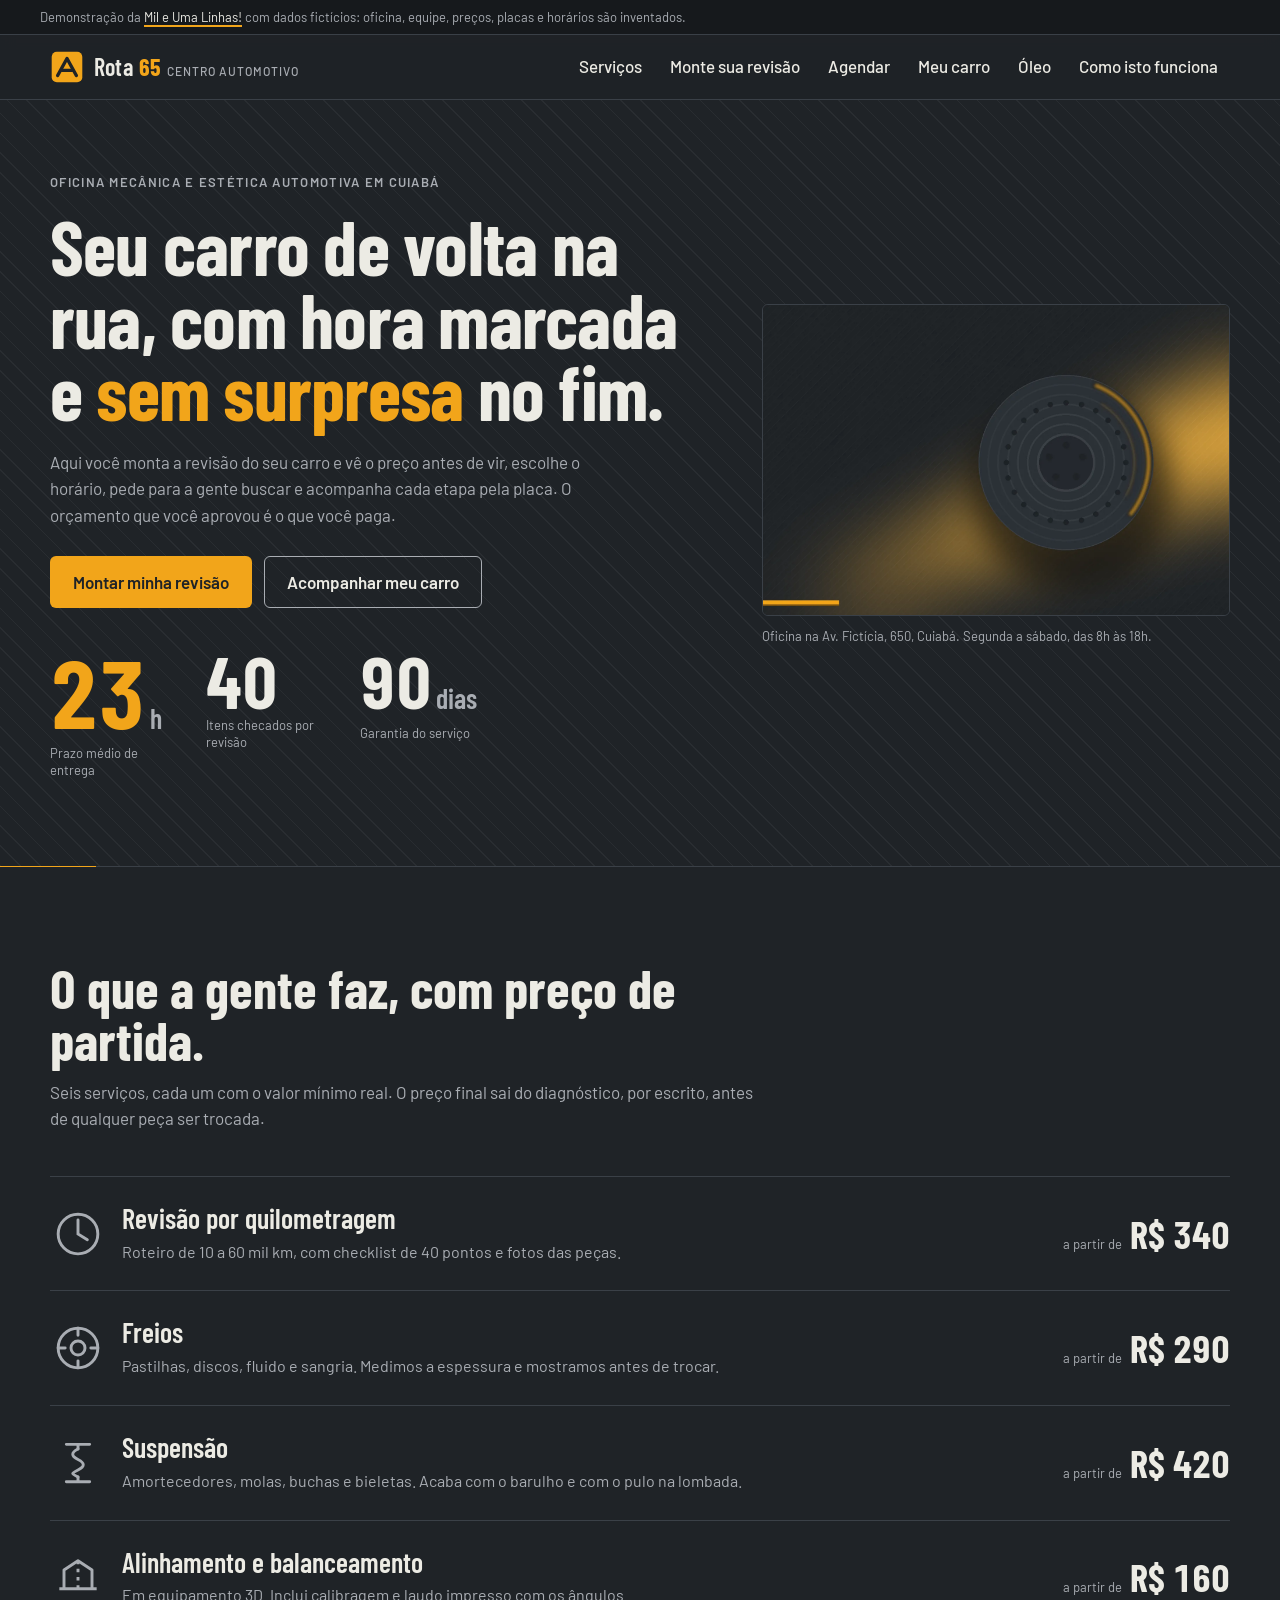
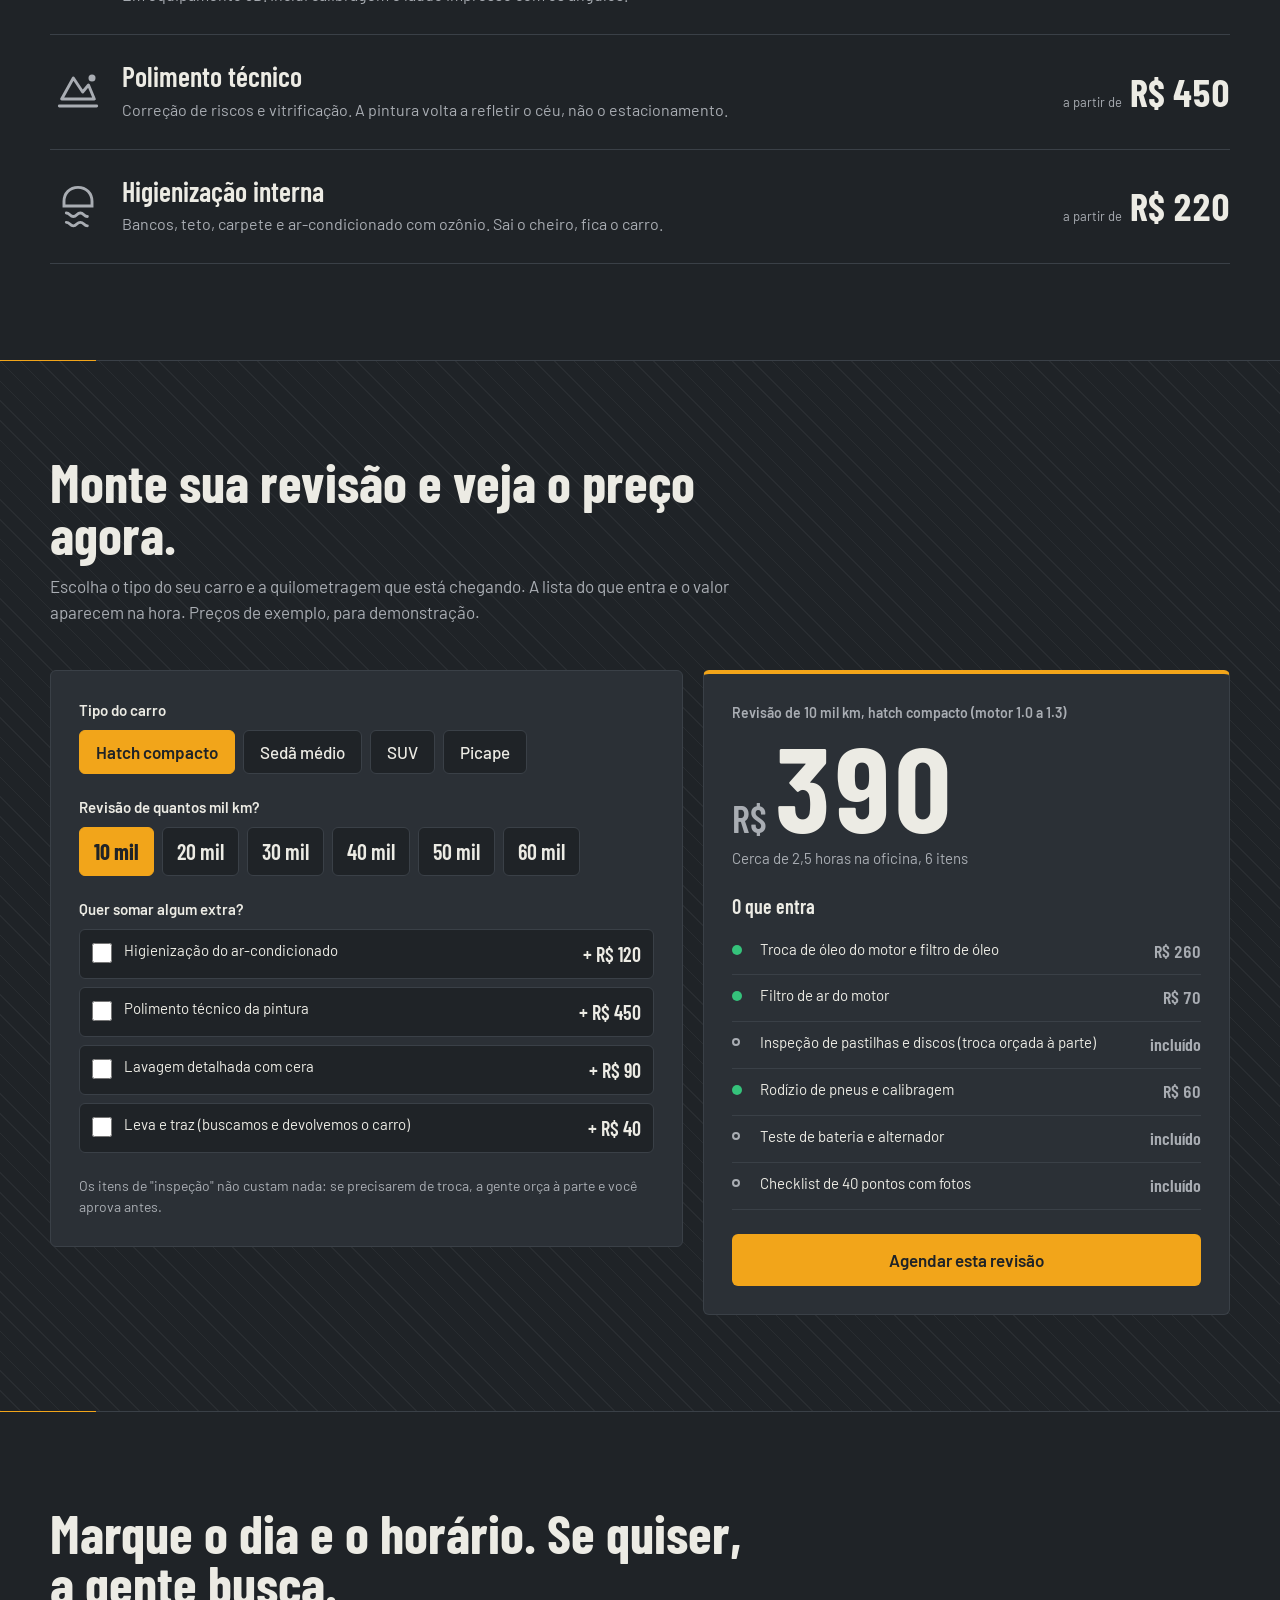
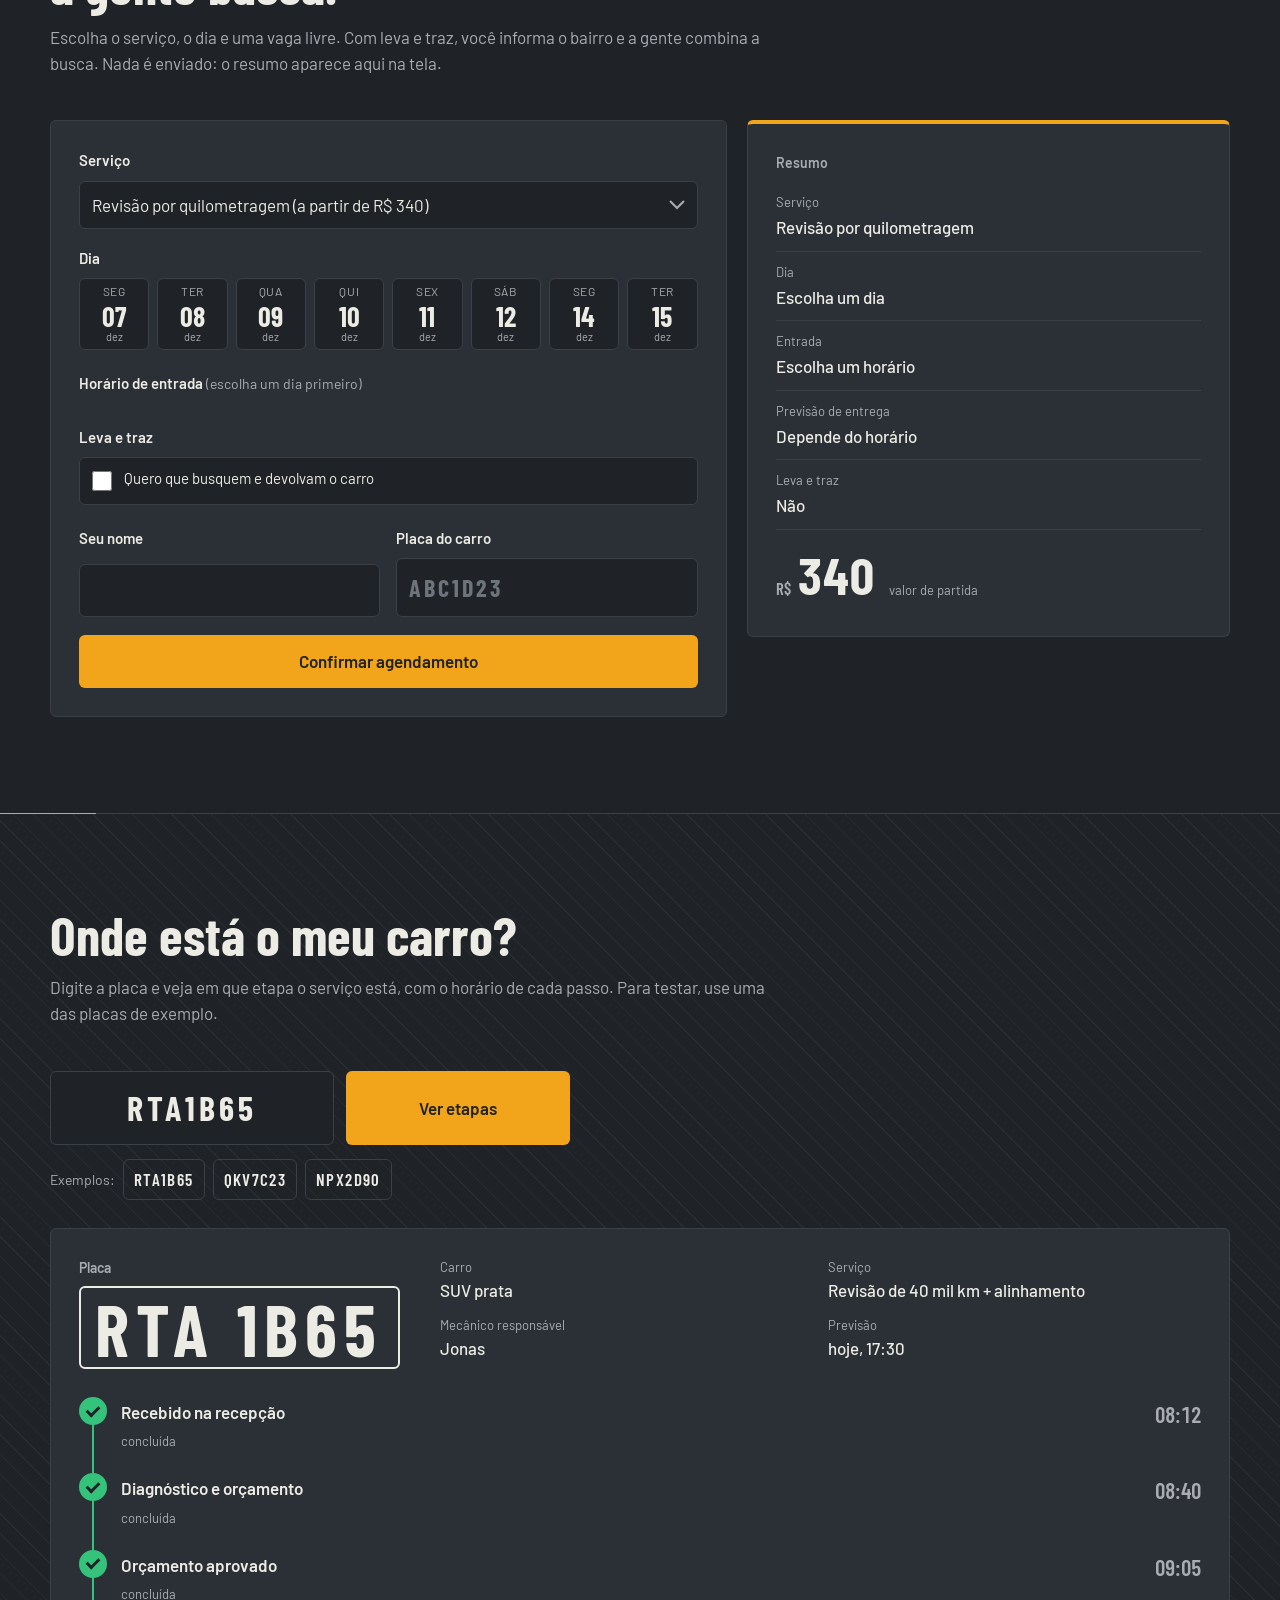
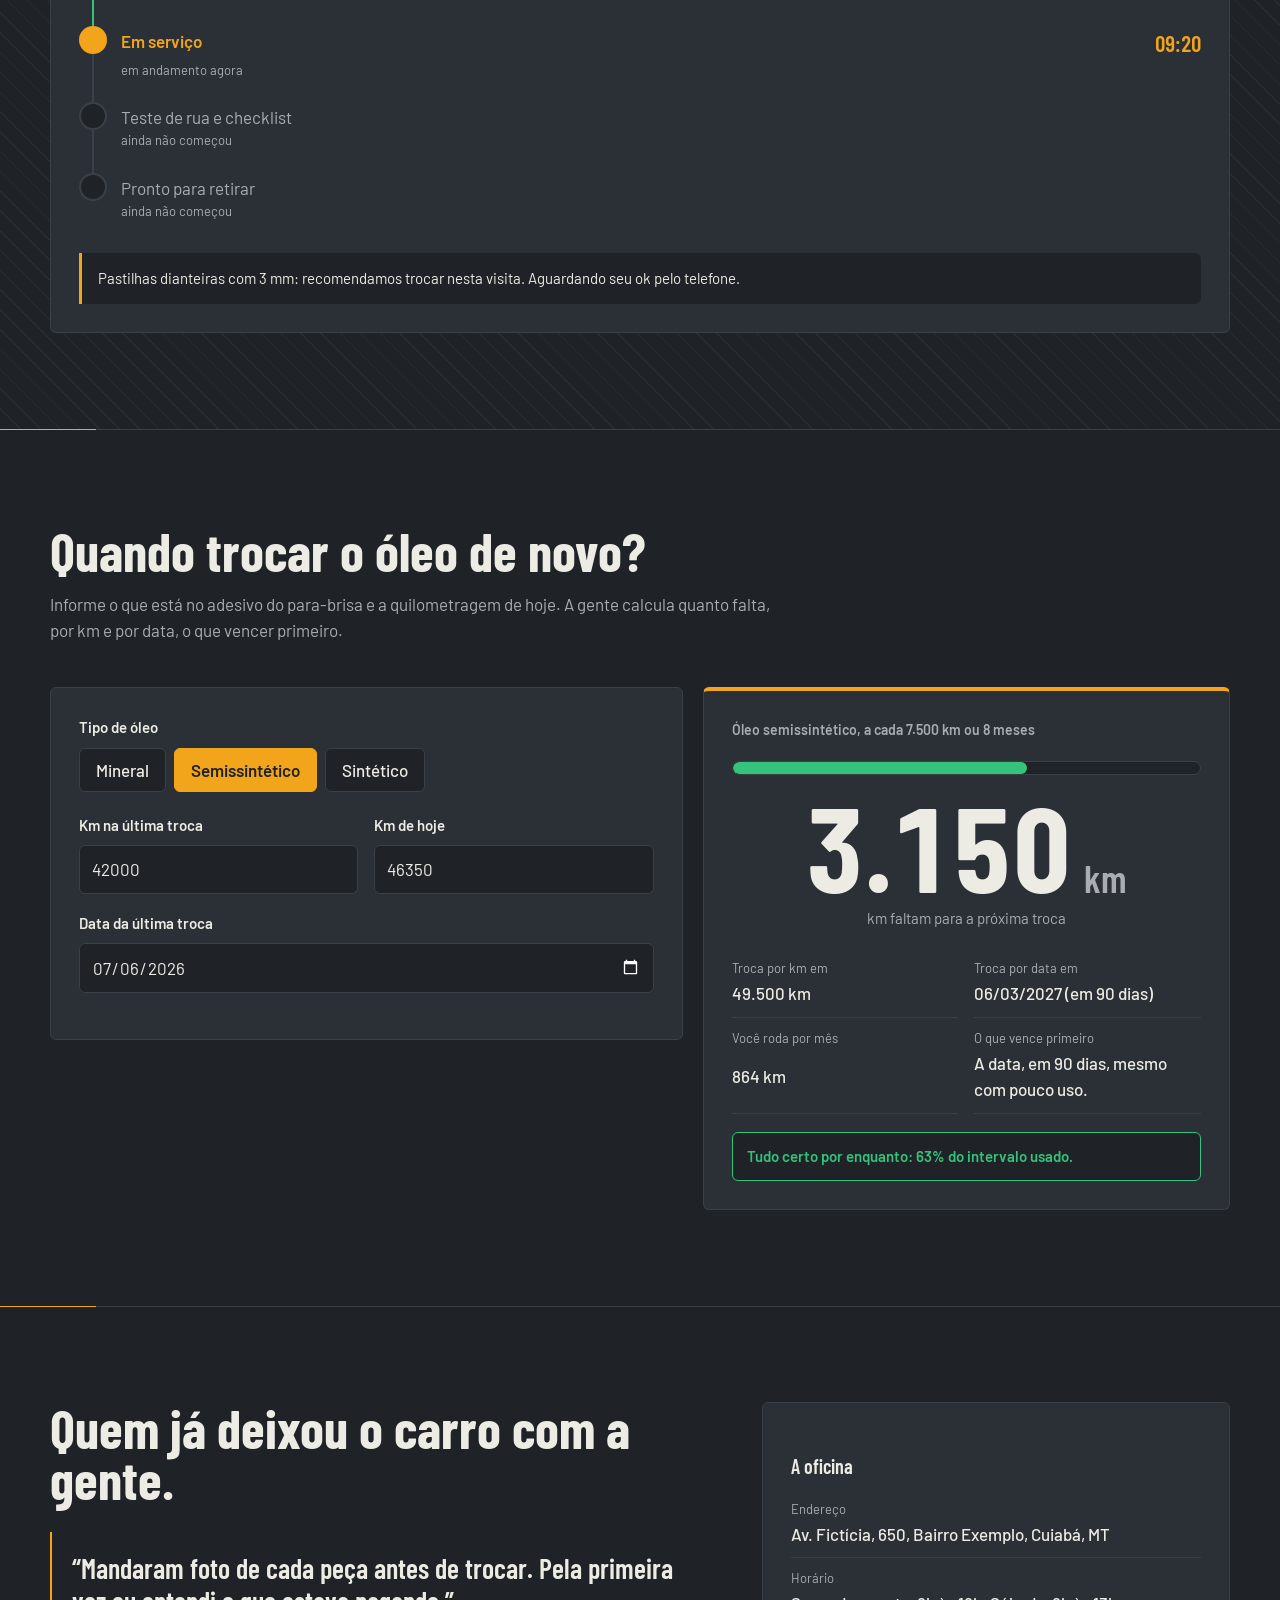
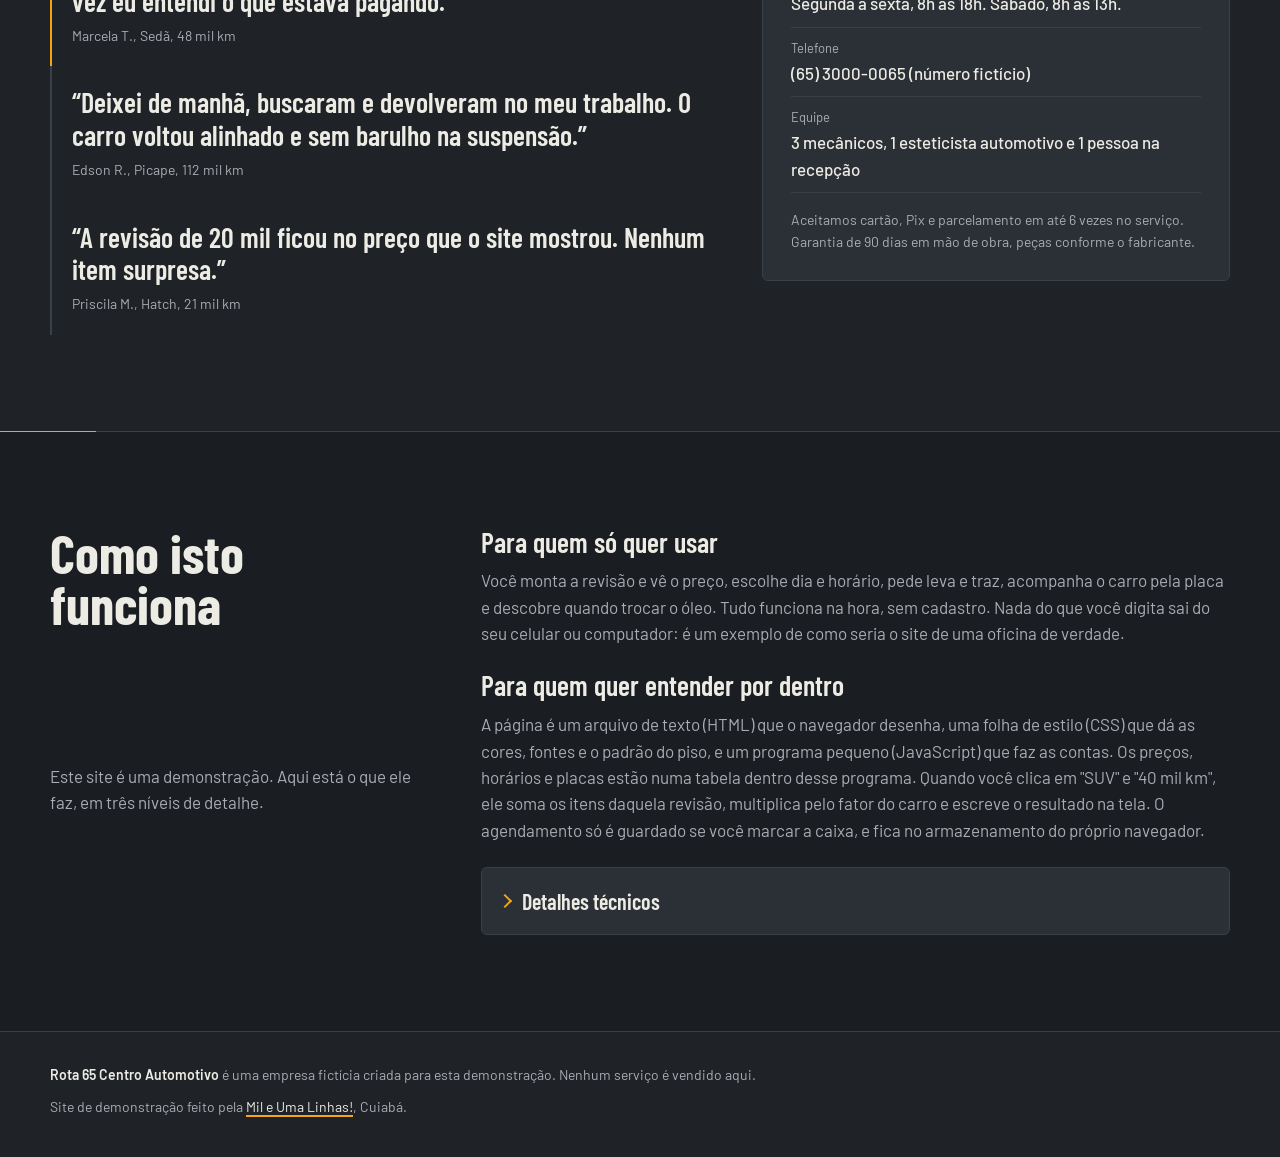
==== index.html @ 01064383 "Cria site vitrine Rota 65 (oficina fictícia) Site estático de demonstração de uma oficina mecânica e" ====
<!DOCTYPE html>
<html lang="pt-BR">
<head>
  <meta charset="utf-8">
  <meta name="viewport" content="width=device-width, initial-scale=1">
  <meta http-equiv="Content-Security-Policy" content="default-src 'self'; script-src 'self'; style-src 'self'; img-src 'self' data:; font-src 'self'; connect-src 'none'; object-src 'none'; base-uri 'self'; form-action 'none'">
  <title>Rota 65 Centro Automotivo | Seu carro de volta na rua, sem surpresa</title>
  <meta name="description" content="Site de demonstração de uma oficina mecânica e estética automotiva fictícia: montador de revisão por quilometragem com preço na hora, agendamento com leva e traz, acompanhamento do carro por placa e lembrete de troca de óleo. Feito pela Mil e Uma Linhas!.">
  <meta name="theme-color" content="#1F2327">
  <link rel="canonical" href="https://toshiro01001.github.io/automotivo/">
  <link rel="icon" href="favicon.svg" type="image/svg+xml">
  <link rel="preload" href="fonts/barlow-condensed-latin-700-normal.woff2" as="font" type="font/woff2" crossorigin>
  <link rel="preload" href="fonts/barlow-latin-400-normal.woff2" as="font" type="font/woff2" crossorigin>
  <link rel="stylesheet" href="css/estilo.css">
</head>
<body>
  <a class="pular" href="#conteudo">Pular para o conteúdo</a>

  <p class="faixa-demo">Demonstração da <a href="https://mileumalinhas.com.br">Mil e Uma Linhas!</a> com dados fictícios: oficina, equipe, preços, placas e horários são inventados.</p>

  <header class="topo">
    <div class="miolo topo-miolo">
      <a class="marca" href="#inicio" aria-label="Rota 65 Centro Automotivo, início">
        <svg class="marca-sinal" viewBox="0 0 40 40" aria-hidden="true" focusable="false">
          <rect x="2" y="2" width="36" height="36" rx="6" fill="#F2A51A"/>
          <path d="M9 30 L20 10 L31 30" stroke="#1F2327" stroke-width="4" fill="none" stroke-linejoin="round" stroke-linecap="round"/>
          <path d="M14 24 H26" stroke="#1F2327" stroke-width="4" stroke-linecap="round"/>
        </svg>
        <span class="marca-nome">Rota <strong>65</strong> <span class="marca-sub">Centro Automotivo</span></span>
      </a>
      <button class="menu-botao" id="menu-botao" type="button" aria-expanded="false" aria-controls="menu">
        <span class="menu-botao-traco" aria-hidden="true"></span>
        <span class="menu-botao-texto">Menu</span>
      </button>
      <nav class="menu" id="menu" aria-label="Seções do site">
        <ul>
          <li><a href="#servicos">Serviços</a></li>
          <li><a href="#revisao">Monte sua revisão</a></li>
          <li><a href="#agendar">Agendar</a></li>
          <li><a href="#acompanhar">Meu carro</a></li>
          <li><a href="#oleo">Óleo</a></li>
          <li><a href="#como-funciona">Como isto funciona</a></li>
        </ul>
      </nav>
    </div>
  </header>

  <main id="conteudo">

    <!-- ABERTURA -->
    <section class="hero piso" id="inicio" aria-labelledby="hero-titulo">
      <div class="miolo hero-grade">
        <div class="hero-texto">
          <p class="hero-chapeu">Oficina mecânica e estética automotiva em Cuiabá</p>
          <h1 id="hero-titulo">Seu carro de volta na rua, com hora marcada e <span class="ambar">sem surpresa</span> no fim.</h1>
          <p class="hero-apoio">Aqui você monta a revisão do seu carro e vê o preço antes de vir, escolhe o horário, pede para a gente buscar e acompanha cada etapa pela placa. O orçamento que você aprovou é o que você paga.</p>
          <div class="hero-acoes">
            <a class="botao botao-principal" href="#revisao">Montar minha revisão</a>
            <a class="botao botao-secundario" href="#acompanhar">Acompanhar meu carro</a>
          </div>
          <dl class="hero-fatos">
            <div><dt>Prazo médio de entrega</dt><dd><span class="num-grande" id="contador" data-alvo="24">0</span><span class="num-unidade">h</span></dd></div>
            <div><dt>Itens checados por revisão</dt><dd><span class="num-medio">40</span></dd></div>
            <div><dt>Garantia do serviço</dt><dd><span class="num-medio">90</span><span class="num-unidade">dias</span></dd></div>
          </dl>
        </div>
        <figure class="hero-figura">
          <img class="hero-foto" src="img/hero.webp" width="1600" height="1067" alt="Disco de freio sobre o piso grafite da oficina, iluminado por uma luz âmbar vinda da direita" fetchpriority="high">
          <figcaption>Oficina na Av. Fictícia, 650, Cuiabá. Segunda a sábado, das 8h às 18h.</figcaption>
        </figure>
      </div>
    </section>

    <!-- SERVIÇOS -->
    <section class="secao" id="servicos" aria-labelledby="servicos-titulo">
      <div class="miolo">
        <div class="secao-cabeca">
          <h2 id="servicos-titulo">O que a gente faz, com preço de partida.</h2>
          <p>Seis serviços, cada um com o valor mínimo real. O preço final sai do diagnóstico, por escrito, antes de qualquer peça ser trocada.</p>
        </div>
        <ul class="quadro" id="quadro-servicos">
          <li class="quadro-item">
            <svg class="quadro-icone" viewBox="0 0 48 48" aria-hidden="true" focusable="false"><circle cx="24" cy="24" r="17" fill="none" stroke="currentColor" stroke-width="2.5"/><path d="M24 12v12l8 5" fill="none" stroke="currentColor" stroke-width="2.5" stroke-linecap="round"/></svg>
            <div class="quadro-texto"><h3>Revisão por quilometragem</h3><p>Roteiro de 10 a 60 mil km, com checklist de 40 pontos e fotos das peças.</p></div>
            <p class="quadro-preco"><span class="quadro-desde">a partir de</span> <strong>R$ 340</strong></p>
          </li>
          <li class="quadro-item">
            <svg class="quadro-icone" viewBox="0 0 48 48" aria-hidden="true" focusable="false"><circle cx="24" cy="24" r="17" fill="none" stroke="currentColor" stroke-width="2.5"/><circle cx="24" cy="24" r="6" fill="none" stroke="currentColor" stroke-width="2.5"/><path d="M24 7v6M24 35v6M7 24h6M35 24h6" stroke="currentColor" stroke-width="2.5" stroke-linecap="round"/></svg>
            <div class="quadro-texto"><h3>Freios</h3><p>Pastilhas, discos, fluido e sangria. Medimos a espessura e mostramos antes de trocar.</p></div>
            <p class="quadro-preco"><span class="quadro-desde">a partir de</span> <strong>R$ 290</strong></p>
          </li>
          <li class="quadro-item">
            <svg class="quadro-icone" viewBox="0 0 48 48" aria-hidden="true" focusable="false"><path d="M14 8h20M14 40h20M24 8v4M24 36v4" stroke="currentColor" stroke-width="2.5" stroke-linecap="round"/><path d="M24 12c-6 3-6 6 0 9s6 6 0 9-6 3 0 6" fill="none" stroke="currentColor" stroke-width="2.5" stroke-linecap="round"/></svg>
            <div class="quadro-texto"><h3>Suspensão</h3><p>Amortecedores, molas, buchas e bieletas. Acaba com o barulho e com o pulo na lombada.</p></div>
            <p class="quadro-preco"><span class="quadro-desde">a partir de</span> <strong>R$ 420</strong></p>
          </li>
          <li class="quadro-item">
            <svg class="quadro-icone" viewBox="0 0 48 48" aria-hidden="true" focusable="false"><path d="M8 34h32M12 34V18l12-8 12 8v16" fill="none" stroke="currentColor" stroke-width="2.5" stroke-linejoin="round"/><path d="M24 10v24" stroke="currentColor" stroke-width="2.5" stroke-dasharray="3 4"/></svg>
            <div class="quadro-texto"><h3>Alinhamento e balanceamento</h3><p>Em equipamento 3D. Inclui calibragem e laudo impresso com os ângulos.</p></div>
            <p class="quadro-preco"><span class="quadro-desde">a partir de</span> <strong>R$ 160</strong></p>
          </li>
          <li class="quadro-item">
            <svg class="quadro-icone" viewBox="0 0 48 48" aria-hidden="true" focusable="false"><path d="M10 30l10-18 8 12 5-6 5 12z" fill="none" stroke="currentColor" stroke-width="2.5" stroke-linejoin="round"/><path d="M8 36h32" stroke="currentColor" stroke-width="2.5" stroke-linecap="round"/><circle cx="36" cy="12" r="3" fill="currentColor"/></svg>
            <div class="quadro-texto"><h3>Polimento técnico</h3><p>Correção de riscos e vitrificação. A pintura volta a refletir o céu, não o estacionamento.</p></div>
            <p class="quadro-preco"><span class="quadro-desde">a partir de</span> <strong>R$ 450</strong></p>
          </li>
          <li class="quadro-item">
            <svg class="quadro-icone" viewBox="0 0 48 48" aria-hidden="true" focusable="false"><path d="M12 20c0-7 5-12 12-12s12 5 12 12v4H12z" fill="none" stroke="currentColor" stroke-width="2.5"/><path d="M14 30c3 0 3 3 6 3s3-3 6-3 3 3 6 3M14 38c3 0 3 3 6 3s3-3 6-3 3 3 6 3" fill="none" stroke="currentColor" stroke-width="2.5" stroke-linecap="round"/></svg>
            <div class="quadro-texto"><h3>Higienização interna</h3><p>Bancos, teto, carpete e ar-condicionado com ozônio. Sai o cheiro, fica o carro.</p></div>
            <p class="quadro-preco"><span class="quadro-desde">a partir de</span> <strong>R$ 220</strong></p>
          </li>
        </ul>
      </div>
    </section>

    <!-- FUNÇÃO 1: MONTADOR DE REVISÃO -->
    <section class="secao piso" id="revisao" aria-labelledby="revisao-titulo">
      <div class="miolo">
        <div class="secao-cabeca">
          <h2 id="revisao-titulo">Monte sua revisão e veja o preço agora.</h2>
          <p>Escolha o tipo do seu carro e a quilometragem que está chegando. A lista do que entra e o valor aparecem na hora. Preços de exemplo, para demonstração.</p>
        </div>
        <div class="revisao-grade">
          <form class="painel revisao-form" id="revisao-form" aria-describedby="revisao-nota">
            <fieldset class="campo-grupo">
              <legend>Tipo do carro</legend>
              <div class="chips" id="revisao-categorias"></div>
            </fieldset>
            <fieldset class="campo-grupo">
              <legend>Revisão de quantos mil km?</legend>
              <div class="chips chips-km" id="revisao-kms"></div>
            </fieldset>
            <fieldset class="campo-grupo">
              <legend>Quer somar algum extra?</legend>
              <div class="caixas" id="revisao-extras"></div>
            </fieldset>
            <p class="nota" id="revisao-nota">Os itens de "inspeção" não custam nada: se precisarem de troca, a gente orça à parte e você aprova antes.</p>
          </form>
          <div class="painel painel-resultado revisao-resultado" aria-live="polite">
            <p class="resultado-rotulo" id="revisao-rotulo">Revisão de 10 mil km, hatch compacto</p>
            <p class="preco-gigante"><span class="preco-moeda">R$</span><span id="revisao-preco">0</span></p>
            <p class="resultado-sub" id="revisao-tempo">Cerca de 3 horas na oficina</p>
            <h3 class="resultado-titulo">O que entra</h3>
            <ul class="lista-itens" id="revisao-itens"></ul>
            <a class="botao botao-principal botao-largo" href="#agendar" id="revisao-agendar">Agendar esta revisão</a>
          </div>
        </div>
      </div>
    </section>

    <!-- FUNÇÃO 2: AGENDAMENTO -->
    <section class="secao" id="agendar" aria-labelledby="agendar-titulo">
      <div class="miolo">
        <div class="secao-cabeca">
          <h2 id="agendar-titulo">Marque o dia e o horário. Se quiser, a gente busca.</h2>
          <p>Escolha o serviço, o dia e uma vaga livre. Com leva e traz, você informa o bairro e a gente combina a busca. Nada é enviado: o resumo aparece aqui na tela.</p>
        </div>
        <form class="agendar-grade" id="agendar-form" novalidate>
          <div class="painel agendar-passos">
            <div class="campo">
              <label for="ag-servico">Serviço</label>
              <select id="ag-servico" name="servico" required></select>
            </div>
            <fieldset class="campo-grupo">
              <legend>Dia</legend>
              <div class="dias" id="ag-dias" role="radiogroup" aria-label="Dias disponíveis"></div>
            </fieldset>
            <fieldset class="campo-grupo">
              <legend>Horário de entrada <span class="legenda-apoio" id="ag-horarios-apoio"></span></legend>
              <div class="horarios" id="ag-horarios"></div>
            </fieldset>
            <fieldset class="campo-grupo">
              <legend>Leva e traz</legend>
              <label class="caixa">
                <input type="checkbox" id="ag-leva" name="leva">
                <span>Quero que busquem e devolvam o carro</span>
              </label>
              <div class="campo campo-recuado" id="ag-bairro-campo" hidden>
                <label for="ag-bairro">Bairro para buscar</label>
                <select id="ag-bairro" name="bairro"></select>
              </div>
            </fieldset>
            <div class="campo-linha">
              <div class="campo">
                <label for="ag-nome">Seu nome</label>
                <input type="text" id="ag-nome" name="nome" autocomplete="name" required minlength="2" maxlength="60">
              </div>
              <div class="campo">
                <label for="ag-placa">Placa do carro</label>
                <input type="text" id="ag-placa" name="placa" class="placa-campo" autocomplete="off" required maxlength="7" placeholder="ABC1D23" spellcheck="false">
              </div>
            </div>
            <p class="erro" id="ag-erro" role="alert" hidden></p>
            <button class="botao botao-principal botao-largo" type="submit">Confirmar agendamento</button>
          </div>
          <aside class="painel painel-resultado agendar-resumo" aria-live="polite">
            <p class="resultado-rotulo">Resumo</p>
            <dl class="resumo" id="ag-resumo">
              <div><dt>Serviço</dt><dd id="res-servico">Revisão por quilometragem</dd></div>
              <div><dt>Dia</dt><dd id="res-dia">Escolha um dia</dd></div>
              <div><dt>Entrada</dt><dd id="res-hora">Escolha um horário</dd></div>
              <div><dt>Previsão de entrega</dt><dd id="res-entrega">Depende do horário</dd></div>
              <div><dt>Leva e traz</dt><dd id="res-leva">Não</dd></div>
            </dl>
            <p class="preco-medio"><span class="preco-moeda">R$</span><span id="res-total">340</span><span class="preco-nota">valor de partida</span></p>
            <div class="confirmado" id="ag-confirmado" hidden>
              <p class="confirmado-titulo"><span class="confirmado-sinal" aria-hidden="true"></span>Agendado (simulação)</p>
              <p id="ag-confirmado-texto"></p>
              <label class="caixa caixa-pequena">
                <input type="checkbox" id="ag-guardar">
                <span>Guardar este agendamento neste navegador. Fica só aqui, ninguém recebe. Não marque em computador compartilhado.</span>
              </label>
            </div>
            <div class="guardados" id="ag-guardados" hidden>
              <h3 class="resultado-titulo">Agendamentos guardados aqui</h3>
              <ul id="ag-guardados-lista"></ul>
              <button class="botao botao-texto" type="button" id="ag-apagar">Apagar todos</button>
            </div>
          </aside>
        </form>
      </div>
    </section>

    <!-- FUNÇÃO 3: ACOMPANHAMENTO POR PLACA -->
    <section class="secao piso" id="acompanhar" aria-labelledby="acompanhar-titulo">
      <div class="miolo">
        <div class="secao-cabeca">
          <h2 id="acompanhar-titulo">Onde está o meu carro?</h2>
          <p>Digite a placa e veja em que etapa o serviço está, com o horário de cada passo. Para testar, use uma das placas de exemplo.</p>
        </div>
        <form class="busca-placa" id="placa-form" novalidate>
          <label for="placa-campo" class="rotulo-oculto">Placa do carro</label>
          <input type="text" id="placa-campo" class="placa-campo placa-grande" maxlength="7" placeholder="ABC1D23" autocomplete="off" spellcheck="false" aria-describedby="placa-exemplos">
          <button class="botao botao-principal" type="submit">Ver etapas</button>
        </form>
        <p class="exemplos" id="placa-exemplos">Exemplos: <button type="button" class="chip-exemplo" data-placa="RTA1B65">RTA1B65</button> <button type="button" class="chip-exemplo" data-placa="QKV7C23">QKV7C23</button> <button type="button" class="chip-exemplo" data-placa="NPX2D90">NPX2D90</button></p>
        <div class="painel acompanhar-painel" id="acompanhar-painel" aria-live="polite" hidden>
          <div class="acompanhar-cabeca">
            <div>
              <p class="resultado-rotulo">Placa</p>
              <p class="placa-mostrada" id="ac-placa"></p>
            </div>
            <dl class="acompanhar-dados">
              <div><dt>Carro</dt><dd id="ac-carro"></dd></div>
              <div><dt>Serviço</dt><dd id="ac-servico"></dd></div>
              <div><dt>Mecânico responsável</dt><dd id="ac-mecanico"></dd></div>
              <div><dt>Previsão</dt><dd id="ac-previsao"></dd></div>
            </dl>
          </div>
          <ol class="etapas" id="ac-etapas"></ol>
          <p class="observacao" id="ac-obs"></p>
        </div>
        <p class="erro" id="placa-erro" role="alert" hidden></p>
      </div>
    </section>

    <!-- FUNÇÃO 4: LEMBRETE DE ÓLEO -->
    <section class="secao" id="oleo" aria-labelledby="oleo-titulo">
      <div class="miolo">
        <div class="secao-cabeca">
          <h2 id="oleo-titulo">Quando trocar o óleo de novo?</h2>
          <p>Informe o que está no adesivo do para-brisa e a quilometragem de hoje. A gente calcula quanto falta, por km e por data, o que vencer primeiro.</p>
        </div>
        <form class="oleo-grade" id="oleo-form" novalidate>
          <div class="painel oleo-form">
            <fieldset class="campo-grupo">
              <legend>Tipo de óleo</legend>
              <div class="chips" id="oleo-tipos"></div>
            </fieldset>
            <div class="campo-linha">
              <div class="campo">
                <label for="oleo-km-troca">Km na última troca</label>
                <input type="number" id="oleo-km-troca" inputmode="numeric" min="0" max="999999" step="1" value="42000">
              </div>
              <div class="campo">
                <label for="oleo-km-atual">Km de hoje</label>
                <input type="number" id="oleo-km-atual" inputmode="numeric" min="0" max="999999" step="1" value="46350">
              </div>
            </div>
            <div class="campo">
              <label for="oleo-data">Data da última troca</label>
              <input type="date" id="oleo-data">
            </div>
            <p class="erro" id="oleo-erro" role="alert" hidden></p>
          </div>
          <div class="painel painel-resultado oleo-resultado" aria-live="polite">
            <p class="resultado-rotulo" id="oleo-rotulo">Óleo semissintético, a cada 7.500 km ou 8 meses</p>
            <div class="mostrador" role="img" aria-labelledby="oleo-faltam">
              <div class="mostrador-barra"><div class="mostrador-preenchido" id="oleo-barra"></div></div>
            </div>
            <p class="preco-gigante preco-gigante-centro"><span id="oleo-km-restante">0</span><span class="preco-moeda preco-moeda-fim">km</span></p>
            <p class="resultado-sub" id="oleo-faltam">faltam para a próxima troca</p>
            <dl class="resumo resumo-duas">
              <div><dt>Troca por km em</dt><dd id="oleo-km-alvo"></dd></div>
              <div><dt>Troca por data em</dt><dd id="oleo-data-alvo"></dd></div>
              <div><dt>Você roda por mês</dt><dd id="oleo-media"></dd></div>
              <div><dt>O que vence primeiro</dt><dd id="oleo-primeiro"></dd></div>
            </dl>
            <p class="aviso-estado" id="oleo-estado"></p>
          </div>
        </form>
      </div>
    </section>

    <!-- DEPOIMENTOS E OFICINA -->
    <section class="secao" id="oficina" aria-labelledby="oficina-titulo">
      <div class="miolo oficina-grade">
        <div>
          <h2 id="oficina-titulo">Quem já deixou o carro com a gente.</h2>
          <ul class="depoimentos" id="depoimentos"></ul>
        </div>
        <div class="painel oficina-dados">
          <h3 class="resultado-titulo">A oficina</h3>
          <dl class="resumo">
            <div><dt>Endereço</dt><dd>Av. Fictícia, 650, Bairro Exemplo, Cuiabá, MT</dd></div>
            <div><dt>Horário</dt><dd>Segunda a sexta, 8h às 18h. Sábado, 8h às 13h.</dd></div>
            <div><dt>Telefone</dt><dd>(65) 3000-0065 (número fictício)</dd></div>
            <div><dt>Equipe</dt><dd>3 mecânicos, 1 esteticista automotivo e 1 pessoa na recepção</dd></div>
          </dl>
          <p class="nota">Aceitamos cartão, Pix e parcelamento em até 6 vezes no serviço. Garantia de 90 dias em mão de obra, peças conforme o fabricante.</p>
        </div>
      </div>
    </section>

    <!-- COMO ISTO FUNCIONA -->
    <section class="secao secao-como" id="como-funciona" aria-labelledby="como-titulo">
      <div class="miolo como-grade">
        <div class="secao-cabeca">
          <h2 id="como-titulo">Como isto funciona</h2>
          <p>Este site é uma demonstração. Aqui está o que ele faz, em três níveis de detalhe.</p>
        </div>
        <div class="como-blocos">
          <div class="como-bloco">
            <h3>Para quem só quer usar</h3>
            <p>Você monta a revisão e vê o preço, escolhe dia e horário, pede leva e traz, acompanha o carro pela placa e descobre quando trocar o óleo. Tudo funciona na hora, sem cadastro. Nada do que você digita sai do seu celular ou computador: é um exemplo de como seria o site de uma oficina de verdade.</p>
          </div>
          <div class="como-bloco">
            <h3>Para quem quer entender por dentro</h3>
            <p>A página é um arquivo de texto (HTML) que o navegador desenha, uma folha de estilo (CSS) que dá as cores, fontes e o padrão do piso, e um programa pequeno (JavaScript) que faz as contas. Os preços, horários e placas estão numa tabela dentro desse programa. Quando você clica em "SUV" e "40 mil km", ele soma os itens daquela revisão, multiplica pelo fator do carro e escreve o resultado na tela. O agendamento só é guardado se você marcar a caixa, e fica no armazenamento do próprio navegador.</p>
          </div>
          <details class="como-tecnico">
            <summary>Detalhes técnicos</summary>
            <ul>
              <li>HTML, CSS e JavaScript puros, sem framework, sem CDN e sem fonte externa. Fontes Barlow e Barlow Condensed em woff2 locais (SIL OFL).</li>
              <li><code>Content-Security-Policy</code> por meta: <code>default-src 'self'</code>, sem script inline, sem estilo inline no HTML, <code>connect-src 'none'</code>, <code>form-action 'none'</code>. O único estilo dinâmico (largura da barra do lembrete de óleo) é aplicado via <code>element.style.setProperty</code>, permitido pela CSP.</li>
              <li>Dados fictícios em <code>js/dados.js</code> (um objeto <code>window.ROTA65</code>). Lógica em <code>js/app.js</code>, em módulos por função: revisão, agendamento, acompanhamento, óleo, depoimentos, menu e contador.</li>
              <li>Agendamento: os dias são gerados a partir de hoje (segunda a sábado, 8 dias úteis); vagas ocupadas vêm de uma tabela por dia da semana. Validação da placa no padrão Mercosul e antigo (<code>^[A-Z]{3}[0-9][A-Z0-9][0-9]{2}$</code>). Ao marcar "guardar", a lista vai para <code>localStorage</code> na chave <code>rota65-agendamentos</code>, em <code>try/catch</code>.</li>
              <li>Acessibilidade: contraste AA em todos os pares, foco visível com anel âmbar, chips como <code>input type=radio</code> reais, regiões <code>aria-live</code> nos resultados, <code>prefers-reduced-motion</code> respeitado.</li>
              <li>Testes em <code>tests/site.cjs</code> com Playwright: 1280x900, iPhone 13 e 320 px; conferem console, rolagem horizontal, texto cortado e cada função.</li>
            </ul>
          </details>
        </div>
      </div>
    </section>
  </main>

  <footer class="rodape">
    <div class="miolo rodape-miolo">
      <p><strong>Rota 65 Centro Automotivo</strong> é uma empresa fictícia criada para esta demonstração. Nenhum serviço é vendido aqui.</p>
      <p>Site de demonstração feito pela <a href="https://mileumalinhas.com.br">Mil e Uma Linhas!</a>, Cuiabá.</p>
    </div>
  </footer>

  <script src="js/dados.js"></script>
  <script src="js/app.js"></script>
</body>
</html>
---- css/estilo.css ----
/* Rota 65 Centro Automotivo: folha de estilo única.
   Paleta e tipografia descritas em docs/identidade.md. */

@font-face { font-family: "Barlow Condensed"; font-style: normal; font-weight: 600; font-display: swap; src: url("../fonts/barlow-condensed-latin-600-normal.woff2") format("woff2"); }
@font-face { font-family: "Barlow Condensed"; font-style: normal; font-weight: 700; font-display: swap; src: url("../fonts/barlow-condensed-latin-700-normal.woff2") format("woff2"); }
@font-face { font-family: "Barlow"; font-style: normal; font-weight: 400; font-display: swap; src: url("../fonts/barlow-latin-400-normal.woff2") format("woff2"); }
@font-face { font-family: "Barlow"; font-style: normal; font-weight: 500; font-display: swap; src: url("../fonts/barlow-latin-500-normal.woff2") format("woff2"); }
@font-face { font-family: "Barlow"; font-style: normal; font-weight: 600; font-display: swap; src: url("../fonts/barlow-latin-600-normal.woff2") format("woff2"); }

:root {
  --grafite: #1F2327;
  --chapa: #2B3036;
  --risco: #3A4047;
  --giz: #ECEBE4;
  --cone: #A9ADB3;
  --ambar: #F2A51A;
  --ambar-escuro: #C98410;
  --verde: #35C27B;
  --condensada: "Barlow Condensed", "Arial Narrow", Impact, sans-serif;
  --texto: "Barlow", "Helvetica Neue", Arial, sans-serif;
  --raio: 6px;
  --margem: 20px;
  --largura: 1180px;
  --anel: 0 0 0 3px var(--grafite), 0 0 0 6px var(--ambar);
}

*, *::before, *::after { box-sizing: border-box; }
html { scroll-behavior: smooth; scroll-padding-top: 88px; -webkit-text-size-adjust: 100%; }
@media (prefers-reduced-motion: reduce) { html { scroll-behavior: auto; } }

body {
  margin: 0;
  background: var(--grafite);
  color: var(--giz);
  font-family: var(--texto);
  font-size: 17px;
  line-height: 1.55;
  overflow-x: hidden;
}

h1, h2, h3 { font-family: var(--condensada); margin: 0; color: var(--giz); }
h1 { font-size: clamp(42px, 6.2vw, 76px); font-weight: 700; line-height: 0.95; letter-spacing: -0.01em; }
h2 { font-size: clamp(34px, 4.4vw, 54px); font-weight: 700; line-height: 0.95; }
h3 { font-size: clamp(22px, 2.4vw, 28px); font-weight: 600; line-height: 1.1; }
p { margin: 0; }
a { color: var(--giz); text-decoration-color: var(--ambar); text-decoration-thickness: 2px; text-underline-offset: 3px; }
a:hover { color: var(--ambar); }
code { font-family: ui-monospace, "Cascadia Mono", Menlo, Consolas, monospace; font-size: 0.92em; background: var(--chapa); padding: 1px 5px; border-radius: 4px; }
img { max-width: 100%; height: auto; display: block; }
button, input, select { font: inherit; color: inherit; }
ul, ol { margin: 0; padding: 0; list-style: none; }
dl, dd, figure { margin: 0; }
fieldset { border: 0; padding: 0; margin: 0; min-width: 0; }
legend { padding: 0; }
[hidden] { display: none !important; }

:focus-visible { outline: none; box-shadow: var(--anel); border-radius: var(--raio); }

.miolo { width: min(100% - 2 * var(--margem), var(--largura)); margin-inline: auto; }
@media (min-width: 760px) { :root { --margem: 40px; } }

.pular { position: absolute; left: 12px; top: -60px; background: var(--ambar); color: var(--grafite); padding: 10px 16px; border-radius: var(--raio); font-weight: 600; z-index: 50; }
.pular:focus { top: 12px; }

.rotulo-oculto { position: absolute; width: 1px; height: 1px; overflow: hidden; clip: rect(0 0 0 0); white-space: nowrap; }

/* Textura de piso (só CSS) */
.piso {
  background-color: var(--grafite);
  background-image: repeating-linear-gradient(45deg, rgba(169, 173, 179, 0.07) 0 1px, transparent 1px 14px);
}

/* Faixa de demonstração */
.faixa-demo {
  font-size: 13px; line-height: 1.4; color: var(--cone); background: #16191C;
  padding: 8px var(--margem); text-align: left; border-bottom: 1px solid var(--risco);
}
.faixa-demo a { color: var(--giz); }

/* Topo */
.topo { position: sticky; top: 0; z-index: 40; background: rgba(31, 35, 39, 0.94); backdrop-filter: blur(8px); border-bottom: 1px solid var(--risco); }
.topo-miolo { display: flex; align-items: center; justify-content: space-between; gap: 16px; min-height: 64px; flex-wrap: wrap; }
.marca { display: inline-flex; align-items: center; gap: 10px; text-decoration: none; }
.marca-sinal { width: 34px; height: 34px; flex: none; }
.marca-nome { font-family: var(--condensada); font-weight: 600; font-size: 24px; line-height: 1; letter-spacing: 0.01em; display: inline-flex; align-items: baseline; gap: 6px; flex-wrap: wrap; }
.marca-nome strong { font-weight: 700; color: var(--ambar); }
.marca-sub { font-family: var(--texto); font-weight: 500; font-size: 12px; color: var(--cone); letter-spacing: 0.08em; text-transform: uppercase; }
.menu-botao { margin-left: auto; display: inline-flex; align-items: center; gap: 10px; background: transparent; border: 1px solid var(--risco); border-radius: var(--raio); padding: 10px 14px; min-height: 44px; cursor: pointer; font-weight: 600; }
.menu-botao-traco { width: 20px; height: 2px; background: var(--giz); position: relative; display: block; }
.menu-botao-traco::before, .menu-botao-traco::after { content: ""; position: absolute; left: 0; width: 20px; height: 2px; background: var(--giz); }
.menu-botao-traco::before { top: -6px; } .menu-botao-traco::after { top: 6px; }
.menu { display: none; flex-basis: 100%; padding-bottom: 12px; }
.menu.aberto { display: block; }
.menu ul { display: flex; flex-direction: column; gap: 2px; }
.menu a { display: block; padding: 12px 10px; text-decoration: none; font-weight: 500; border-radius: var(--raio); border-left: 3px solid transparent; }
.menu a:hover { background: var(--chapa); color: var(--giz); border-left-color: var(--ambar); }
@media (max-width: 559px) { .marca-sub { display: none; } }
@media (min-width: 900px) {
  .menu-botao { display: none; }
  .menu { display: block; flex-basis: auto; padding: 0; }
  .menu ul { flex-direction: row; gap: 4px; }
  .menu a { padding: 10px 12px; border-left: 0; border-bottom: 2px solid transparent; border-radius: 0; }
  .menu a:hover { background: transparent; border-bottom-color: var(--ambar); }
}

/* Botões */
.botao { display: inline-flex; align-items: center; justify-content: center; gap: 8px; min-height: 48px; padding: 12px 22px; border-radius: var(--raio); font-weight: 600; text-decoration: none; border: 1px solid transparent; cursor: pointer; transition: background-color 120ms, color 120ms, border-color 120ms; }
.botao-principal { background: var(--ambar); color: var(--grafite); }
.botao-principal:hover { background: var(--ambar-escuro); color: var(--grafite); }
.botao-secundario { background: transparent; color: var(--giz); border-color: var(--cone); }
.botao-secundario:hover { border-color: var(--giz); color: var(--giz); }
.botao-largo { width: 100%; }
.botao-texto { background: transparent; border: 0; color: var(--cone); padding: 8px 0; min-height: 40px; text-decoration: underline; text-decoration-color: var(--risco); }
.botao-texto:hover { color: var(--giz); }

/* Seções */
.secao { padding: 64px 0; position: relative; }
.secao::before { content: ""; position: absolute; top: 0; left: 0; right: 0; height: 1px; background: linear-gradient(90deg, var(--ambar) 0 96px, var(--risco) 96px); }
.secao-cabeca { max-width: 720px; margin-bottom: 32px; display: grid; gap: 14px; }
.secao-cabeca p { color: var(--cone); font-size: 17px; }
@media (min-width: 900px) { .secao { padding: 96px 0; } .secao-cabeca { margin-bottom: 44px; } }

/* Hero */
.hero { padding: 40px 0 56px; }
.hero-grade { display: grid; gap: 32px; }
.hero-chapeu { font-size: 13px; font-weight: 600; letter-spacing: 0.1em; text-transform: uppercase; color: var(--cone); margin-bottom: 18px; }
.hero h1 .ambar { color: var(--ambar); }
.hero-apoio { color: var(--cone); margin-top: 22px; max-width: 560px; }
.hero-acoes { display: flex; flex-wrap: wrap; gap: 12px; margin-top: 28px; }
.hero-fatos { display: grid; grid-template-columns: repeat(3, auto); gap: 24px 32px; margin-top: 40px; justify-content: start; }
.hero-fatos dt { font-size: 13px; color: var(--cone); order: 2; margin-top: 4px; max-width: 110px; line-height: 1.3; }
.hero-fatos dd { display: flex; align-items: baseline; gap: 4px; }
.hero-fatos > div { display: flex; flex-direction: column; }
.num-grande, .num-medio { font-family: var(--condensada); font-weight: 700; line-height: 0.9; font-variant-numeric: tabular-nums; }
.num-grande { font-size: clamp(56px, 8vw, 96px); color: var(--ambar); }
.num-medio { font-size: clamp(44px, 6vw, 72px); }
.num-unidade { font-family: var(--condensada); font-weight: 600; font-size: clamp(18px, 2.4vw, 28px); color: var(--cone); }
.hero-figura { display: grid; gap: 10px; }
.hero-foto { aspect-ratio: 3 / 2; width: 100%; object-fit: cover; border-radius: var(--raio); border: 1px solid var(--risco); }
.hero-figura figcaption { font-size: 13px; color: var(--cone); }
@media (min-width: 900px) {
  .hero { padding: 72px 0 88px; }
  .hero-grade { grid-template-columns: 7fr 5fr; align-items: center; gap: 56px; }
  .hero-fatos { gap: 24px 44px; }
}

/* Entrada orquestrada */
@media (prefers-reduced-motion: no-preference) {
  .hero-texto > * { animation: subir 520ms cubic-bezier(.2,.7,.2,1) both; }
  .hero-texto > :nth-child(2) { animation-delay: 80ms; }
  .hero-texto > :nth-child(3) { animation-delay: 160ms; }
  .hero-texto > :nth-child(4) { animation-delay: 240ms; }
  .hero-texto > :nth-child(5) { animation-delay: 320ms; }
  .hero-figura { animation: aparecer 700ms 200ms ease-out both; }
  @keyframes subir { from { opacity: 0; transform: translateY(14px); } to { opacity: 1; transform: none; } }
  @keyframes aparecer { from { opacity: 0; } to { opacity: 1; } }
}

/* Quadro de serviços */
.quadro { border-top: 1px solid var(--risco); }
.quadro-item { display: grid; grid-template-columns: 44px 1fr; gap: 8px 16px; padding: 22px 0; border-bottom: 1px solid var(--risco); align-items: start; }
.quadro-icone { width: 44px; height: 44px; color: var(--cone); }
.quadro-texto p { color: var(--cone); margin-top: 6px; font-size: 16px; }
.quadro-preco { grid-column: 2; font-family: var(--condensada); font-size: 30px; font-weight: 700; line-height: 1; display: flex; align-items: baseline; gap: 8px; font-variant-numeric: tabular-nums; }
.quadro-desde { font-family: var(--texto); font-weight: 400; font-size: 13px; color: var(--cone); }
@media (min-width: 760px) {
  .quadro-item { grid-template-columns: 56px 1fr auto; align-items: center; padding: 26px 0; }
  .quadro-icone { width: 56px; height: 56px; }
  .quadro-preco { grid-column: auto; font-size: 38px; text-align: right; }
  .quadro-item:hover .quadro-icone { color: var(--ambar); }
}

/* Painéis e formulários */
.painel { background: var(--chapa); border: 1px solid var(--risco); border-radius: var(--raio); padding: 22px 18px; }
.painel-resultado { border-top: 4px solid var(--ambar); }
@media (min-width: 760px) { .painel { padding: 28px; } }
.campo-grupo { display: grid; gap: 10px; margin-bottom: 22px; }
.campo-grupo legend, .campo label { font-weight: 600; font-size: 15px; margin-bottom: 8px; display: block; }
.legenda-apoio { font-weight: 400; color: var(--cone); font-size: 14px; }
.campo { display: grid; margin-bottom: 18px; }
.campo-linha { display: grid; gap: 0 16px; }
@media (min-width: 560px) { .campo-linha { grid-template-columns: 1fr 1fr; } }
.campo-recuado { margin-top: 12px; margin-bottom: 0; }
input[type="text"], input[type="number"], input[type="date"], select {
  width: 100%; min-height: 48px; background: var(--grafite); border: 1px solid var(--risco); border-radius: var(--raio); padding: 10px 12px; color: var(--giz);
}
input::placeholder { color: #6E747B; }
select { appearance: none; background-image: url("data:image/svg+xml,%3Csvg xmlns='http://www.w3.org/2000/svg' width='16' height='10' viewBox='0 0 16 10'%3E%3Cpath d='M1 1l7 7 7-7' fill='none' stroke='%23A9ADB3' stroke-width='2'/%3E%3C/svg%3E"); background-repeat: no-repeat; background-position: right 12px center; padding-right: 38px; }
input:focus-visible, select:focus-visible { box-shadow: 0 0 0 2px var(--ambar); border-color: var(--ambar); }
input[type="date"] { color-scheme: dark; }
.placa-campo { font-family: var(--condensada); font-weight: 700; font-size: 24px; letter-spacing: 0.12em; text-transform: uppercase; }
.nota { font-size: 14px; color: var(--cone); }
.erro { color: var(--ambar); font-weight: 600; font-size: 15px; margin-bottom: 14px; padding-left: 12px; border-left: 3px solid var(--ambar); }

/* Chips (radio) e caixas (checkbox) */
.chips { display: flex; flex-wrap: wrap; gap: 8px; }
.chip { position: relative; }
.chip input { position: absolute; opacity: 0; width: 1px; height: 1px; }
.chip span { display: inline-flex; align-items: center; min-height: 44px; padding: 8px 16px; border: 1px solid var(--risco); border-radius: var(--raio); background: var(--grafite); font-weight: 500; cursor: pointer; transition: background-color 120ms, border-color 120ms, color 120ms; }
.chip input:checked + span { background: var(--ambar); border-color: var(--ambar); color: var(--grafite); font-weight: 600; }
.chip input:focus-visible + span { box-shadow: var(--anel); }
.chips-km .chip span { font-family: var(--condensada); font-weight: 600; font-size: 22px; min-width: 64px; justify-content: center; padding: 6px 14px; }
.chips-km .chip input:checked + span { font-weight: 700; }
.caixas { display: grid; gap: 8px; }
.caixa { display: flex; align-items: flex-start; gap: 12px; padding: 10px 12px; border: 1px solid var(--risco); border-radius: var(--raio); background: var(--grafite); cursor: pointer; min-height: 48px; }
.caixa input { width: 20px; height: 20px; margin: 3px 0 0; accent-color: var(--ambar); flex: none; }
.caixa span { font-size: 15px; line-height: 1.4; }
.caixa .caixa-preco { margin-left: auto; font-family: var(--condensada); font-weight: 600; font-size: 20px; white-space: nowrap; align-self: center; }
.caixa-pequena { font-size: 14px; }
.caixa-pequena span { font-size: 14px; color: var(--cone); }

/* Resultado (preço gigante) */
.resultado-rotulo { font-size: 14px; font-weight: 600; color: var(--cone); margin-bottom: 8px; }
.preco-gigante { font-family: var(--condensada); font-weight: 700; font-size: clamp(72px, 12vw, 120px); line-height: 0.9; font-variant-numeric: tabular-nums; display: flex; align-items: baseline; gap: 6px; }
.preco-gigante-centro { justify-content: center; }
.preco-moeda { font-size: 0.32em; font-weight: 600; color: var(--cone); }
.preco-moeda-fim { margin-left: 6px; }
.preco-medio { font-family: var(--condensada); font-weight: 700; font-size: 52px; line-height: 1; display: flex; align-items: baseline; gap: 6px; margin: 18px 0 8px; font-variant-numeric: tabular-nums; }
.preco-nota { font-family: var(--texto); font-weight: 400; font-size: 13px; color: var(--cone); margin-left: 8px; }
.resultado-sub { color: var(--cone); font-size: 15px; margin-top: 8px; }
.resultado-titulo { font-size: 20px; margin: 24px 0 12px; }
.lista-itens li { display: grid; grid-template-columns: 18px 1fr auto; gap: 10px; padding: 9px 0; border-bottom: 1px solid var(--risco); font-size: 15px; align-items: start; }
.lista-itens li::before { content: ""; width: 10px; height: 10px; border-radius: 50%; background: var(--verde); margin-top: 7px; }
.lista-itens li.inspecao::before { background: transparent; border: 2px solid var(--cone); width: 8px; height: 8px; }
.lista-itens li.extra::before { background: var(--ambar); }
.lista-itens .item-preco { font-family: var(--condensada); font-weight: 600; font-size: 18px; color: var(--cone); white-space: nowrap; font-variant-numeric: tabular-nums; }
.revisao-resultado .botao { margin-top: 24px; }
.trocando { animation: trocar 200ms ease-out; }
@keyframes trocar { from { opacity: 0.3; transform: translateY(6px); } to { opacity: 1; transform: none; } }
@media (prefers-reduced-motion: reduce) { .trocando { animation: none; } }

.revisao-grade, .agendar-grade, .oleo-grade { display: grid; gap: 20px; }
@media (min-width: 900px) {
  .revisao-grade { grid-template-columns: 6fr 5fr; align-items: start; }
  .agendar-grade { grid-template-columns: 7fr 5fr; align-items: start; }
  .oleo-grade { grid-template-columns: 6fr 5fr; align-items: start; }
  .agendar-resumo, .revisao-resultado, .oleo-resultado { position: sticky; top: 84px; }
}

/* Agendamento */
.dias { display: grid; grid-template-columns: repeat(4, 1fr); gap: 8px; }
.dia { position: relative; }
.dia input { position: absolute; opacity: 0; width: 1px; height: 1px; }
.dia > span { display: flex; flex-direction: column; align-items: center; justify-content: center; min-height: 68px; border: 1px solid var(--risco); border-radius: var(--raio); background: var(--grafite); cursor: pointer; padding: 6px 2px; line-height: 1.1; }
.dia .dia-sem { font-size: 12px; text-transform: uppercase; letter-spacing: 0.06em; color: var(--cone); }
.dia .dia-num { font-family: var(--condensada); font-weight: 700; font-size: 28px; margin-top: 2px; }
.dia .dia-mes { font-size: 11px; color: var(--cone); }
.dia input:checked + span { background: var(--ambar); border-color: var(--ambar); color: var(--grafite); }
.dia input:checked + span .dia-sem, .dia input:checked + span .dia-mes { color: var(--grafite); }
.dia input:focus-visible + span { box-shadow: var(--anel); }
@media (min-width: 560px) { .dias { grid-template-columns: repeat(8, 1fr); } }
.horarios { display: grid; grid-template-columns: repeat(3, 1fr); gap: 8px; }
@media (min-width: 560px) { .horarios { grid-template-columns: repeat(5, 1fr); } }
.hora { position: relative; }
.hora input { position: absolute; opacity: 0; width: 1px; height: 1px; }
.hora span { display: flex; align-items: center; justify-content: center; min-height: 48px; border: 1px solid var(--risco); border-radius: var(--raio); background: var(--grafite); font-family: var(--condensada); font-weight: 600; font-size: 22px; cursor: pointer; transition: background-color 120ms; }
.hora input:checked + span { background: var(--ambar); border-color: var(--ambar); color: var(--grafite); font-weight: 700; }
.hora input:disabled + span { color: #6E747B; text-decoration: line-through; cursor: not-allowed; background: transparent; }
.hora input:focus-visible + span { box-shadow: var(--anel); }
.resumo > div { display: grid; grid-template-columns: 1fr; gap: 2px; padding: 10px 0; border-bottom: 1px solid var(--risco); }
.resumo dt { font-size: 13px; color: var(--cone); }
.resumo dd { font-weight: 500; }
.resumo-duas { display: grid; grid-template-columns: 1fr 1fr; gap: 0 16px; margin-top: 18px; }
.confirmado { margin-top: 18px; padding: 16px; border: 1px solid var(--verde); border-radius: var(--raio); background: rgba(53, 194, 123, 0.08); display: grid; gap: 12px; }
.confirmado-titulo { font-family: var(--condensada); font-weight: 700; font-size: 24px; color: var(--verde); display: flex; align-items: center; gap: 10px; }
.confirmado-sinal { width: 12px; height: 12px; border-radius: 50%; background: var(--verde); display: inline-block; }
.confirmado p { font-size: 15px; }
.guardados { margin-top: 18px; }
.guardados li { font-size: 15px; padding: 8px 0; border-bottom: 1px solid var(--risco); color: var(--cone); }
.guardados li strong { color: var(--giz); font-weight: 600; }

/* Acompanhamento */
.busca-placa { display: flex; flex-wrap: wrap; gap: 12px; max-width: 520px; }
.busca-placa .placa-grande { flex: 1 1 200px; font-size: 34px; min-height: 60px; text-align: center; }
.busca-placa .botao { flex: 1 1 140px; min-height: 60px; }
.exemplos { margin-top: 14px; color: var(--cone); font-size: 14px; display: flex; flex-wrap: wrap; gap: 8px; align-items: center; }
.chip-exemplo { background: transparent; border: 1px solid var(--risco); border-radius: var(--raio); padding: 6px 10px; min-height: 36px; cursor: pointer; font-family: var(--condensada); font-weight: 600; font-size: 17px; letter-spacing: 0.08em; color: var(--giz); }
.chip-exemplo:hover { border-color: var(--ambar); color: var(--ambar); }
.acompanhar-painel { margin-top: 28px; }
.acompanhar-cabeca { display: grid; gap: 20px; margin-bottom: 28px; }
.placa-mostrada { font-family: var(--condensada); font-weight: 700; font-size: clamp(48px, 9vw, 72px); line-height: 0.9; letter-spacing: 0.1em; border: 2px solid var(--giz); border-radius: var(--raio); padding: 8px 14px 6px; display: inline-block; }
.acompanhar-dados { display: grid; grid-template-columns: 1fr 1fr; gap: 12px 16px; }
.acompanhar-dados dt { font-size: 13px; color: var(--cone); }
.acompanhar-dados dd { font-weight: 500; }
@media (min-width: 760px) { .acompanhar-cabeca { grid-template-columns: auto 1fr; align-items: start; gap: 40px; } }
.etapas { display: grid; gap: 0; position: relative; }
.etapa { display: grid; grid-template-columns: 28px 1fr auto; gap: 0 14px; align-items: start; padding: 0 0 22px; position: relative; }
.etapa::before { content: ""; position: absolute; left: 13px; top: 24px; bottom: 0; width: 2px; background: var(--risco); }
.etapa:last-child::before { display: none; }
.etapa-ponto { width: 28px; height: 28px; border-radius: 50%; border: 2px solid var(--risco); background: var(--grafite); display: grid; place-items: center; position: relative; z-index: 1; }
.etapa.feita .etapa-ponto { border-color: var(--verde); background: var(--verde); }
.etapa.feita .etapa-ponto::after { content: ""; width: 8px; height: 13px; border: solid var(--grafite); border-width: 0 3px 3px 0; transform: rotate(45deg) translate(-1px, -1px); }
.etapa.feita::before { background: var(--verde); }
.etapa.atual .etapa-ponto { border-color: var(--ambar); background: var(--ambar); box-shadow: 0 0 0 0 rgba(242, 165, 26, 0.55); }
@media (prefers-reduced-motion: no-preference) { .etapa.atual .etapa-ponto { animation: pulsar 1.8s ease-out infinite; } }
@keyframes pulsar { 0% { box-shadow: 0 0 0 0 rgba(242, 165, 26, 0.55); } 100% { box-shadow: 0 0 0 14px rgba(242, 165, 26, 0); } }
.etapa-nome { font-weight: 600; padding-top: 2px; }
.etapa.futura .etapa-nome { color: var(--cone); font-weight: 400; }
.etapa.atual .etapa-nome { color: var(--ambar); }
.etapa-hora { font-family: var(--condensada); font-weight: 600; font-size: 22px; color: var(--cone); font-variant-numeric: tabular-nums; }
.etapa.atual .etapa-hora { color: var(--ambar); }
.etapa-estado { grid-column: 2; font-size: 13px; color: var(--cone); }
.observacao { margin-top: 10px; padding: 14px 16px; border-left: 3px solid var(--ambar); background: var(--grafite); border-radius: 0 var(--raio) var(--raio) 0; font-size: 15px; }

/* Óleo */
.mostrador { margin: 20px 0 16px; }
.mostrador-barra { height: 14px; background: var(--grafite); border: 1px solid var(--risco); border-radius: 7px; overflow: hidden; }
.mostrador-preenchido { height: 100%; width: 0; background: var(--ambar); border-radius: 7px; transition: width 400ms ease-out, background-color 200ms; }
.mostrador-preenchido.ok { background: var(--verde); }
.mostrador-preenchido.vencido { background: var(--ambar-escuro); }
@media (prefers-reduced-motion: reduce) { .mostrador-preenchido { transition: none; } }
.oleo-resultado .resultado-sub { text-align: center; }
.aviso-estado { margin-top: 18px; font-weight: 600; padding: 12px 14px; border-radius: var(--raio); background: var(--grafite); border: 1px solid var(--risco); font-size: 15px; }
.aviso-estado.ok { border-color: var(--verde); color: var(--verde); }
.aviso-estado.atencao { border-color: var(--ambar); color: var(--ambar); }

/* Depoimentos e oficina */
.oficina-grade { display: grid; gap: 32px; }
@media (min-width: 900px) { .oficina-grade { grid-template-columns: 7fr 5fr; gap: 56px; align-items: start; } }
.depoimentos { margin-top: 28px; display: grid; gap: 0; }
.depoimentos li { padding: 20px 0 20px 20px; border-left: 2px solid var(--risco); }
.depoimentos li:first-child { border-left-color: var(--ambar); }
.depoimentos blockquote { margin: 0; font-family: var(--condensada); font-weight: 600; font-size: clamp(22px, 2.6vw, 28px); line-height: 1.15; }
.depoimentos footer { margin-top: 8px; font-size: 14px; color: var(--cone); }
.oficina-dados .nota { margin-top: 16px; }

/* Como funciona */
.secao-como { background: #1A1D21; }
.como-blocos { display: grid; gap: 24px; }
.como-bloco h3 { margin-bottom: 10px; }
.como-bloco p { color: var(--cone); }
.como-tecnico { border: 1px solid var(--risco); border-radius: var(--raio); padding: 0; background: var(--chapa); }
.como-tecnico summary { cursor: pointer; padding: 16px 18px; font-weight: 600; font-family: var(--condensada); font-size: 22px; list-style: none; display: flex; align-items: center; gap: 12px; }
.como-tecnico summary::-webkit-details-marker { display: none; }
.como-tecnico summary::before { content: ""; width: 10px; height: 10px; border: solid var(--ambar); border-width: 0 2px 2px 0; transform: rotate(-45deg); transition: transform 120ms; flex: none; }
.como-tecnico[open] summary::before { transform: rotate(45deg); }
.como-tecnico ul { padding: 0 18px 18px; display: grid; gap: 10px; color: var(--cone); font-size: 15px; }
.como-tecnico li { padding-left: 14px; border-left: 2px solid var(--risco); }
@media (min-width: 900px) { .como-grade { display: grid; grid-template-columns: 4fr 8fr; gap: 56px; } .como-grade .secao-cabeca { margin-bottom: 0; } }

/* Rodapé */
.rodape { border-top: 1px solid var(--risco); padding: 32px 0 40px; font-size: 14px; color: var(--cone); }
.rodape-miolo { display: grid; gap: 10px; }
.rodape strong { color: var(--giz); }

/* Página 404 */
.pagina-404 { min-height: 70vh; display: grid; align-content: center; gap: 20px; padding: 64px 0; }
.pagina-404 .num-grande { font-size: clamp(120px, 24vw, 220px); }
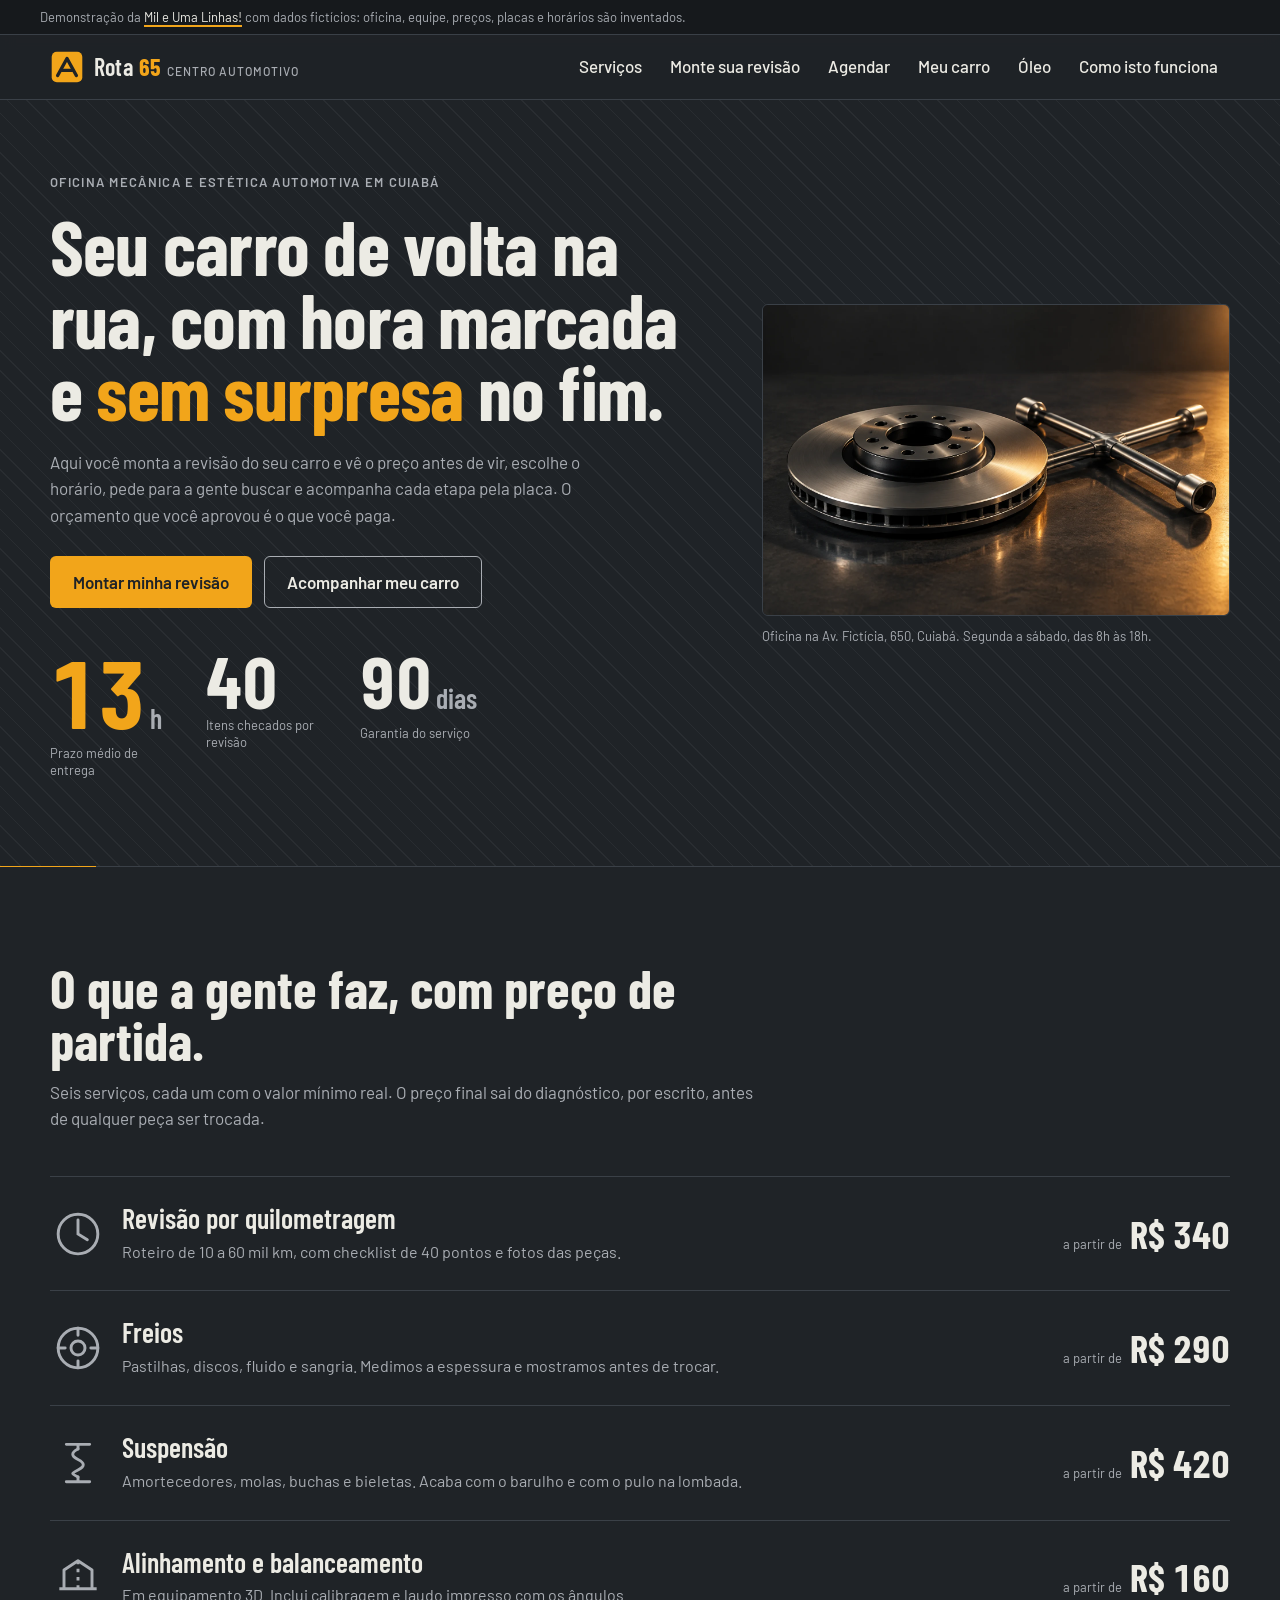
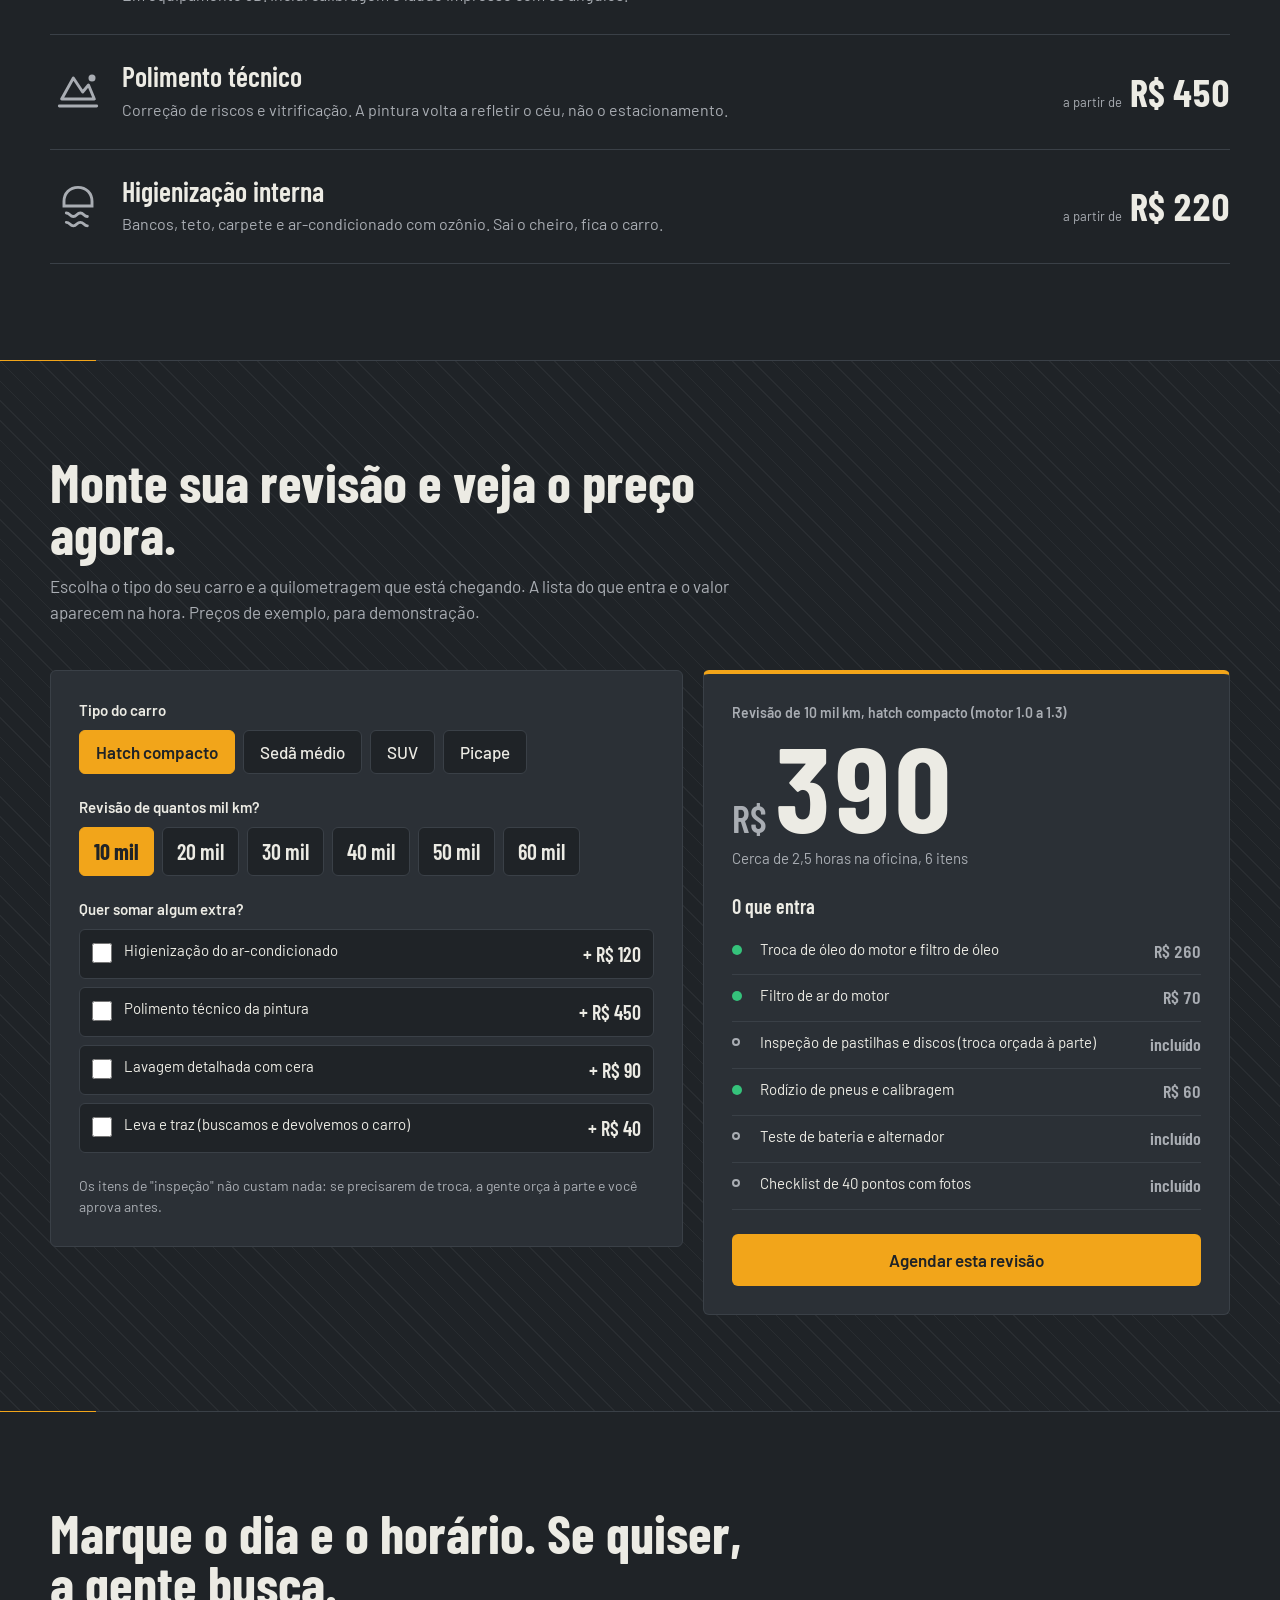
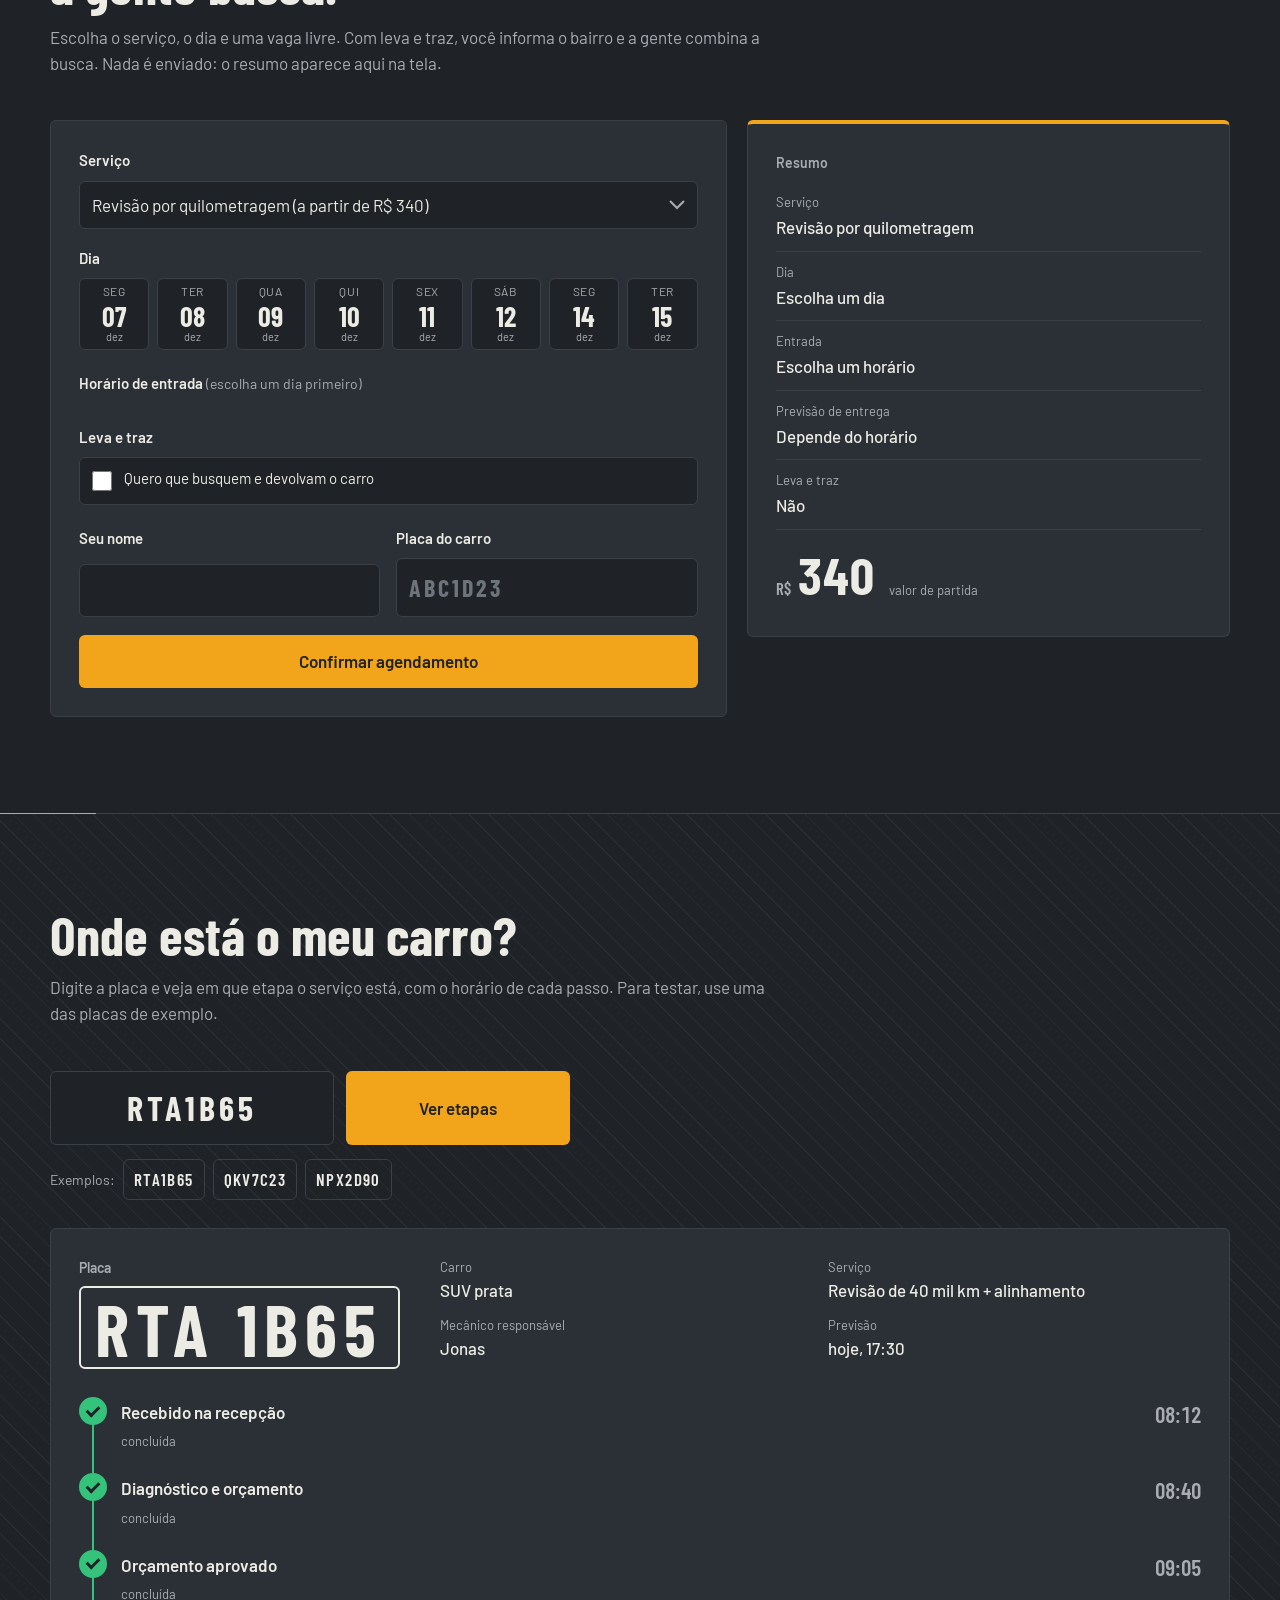
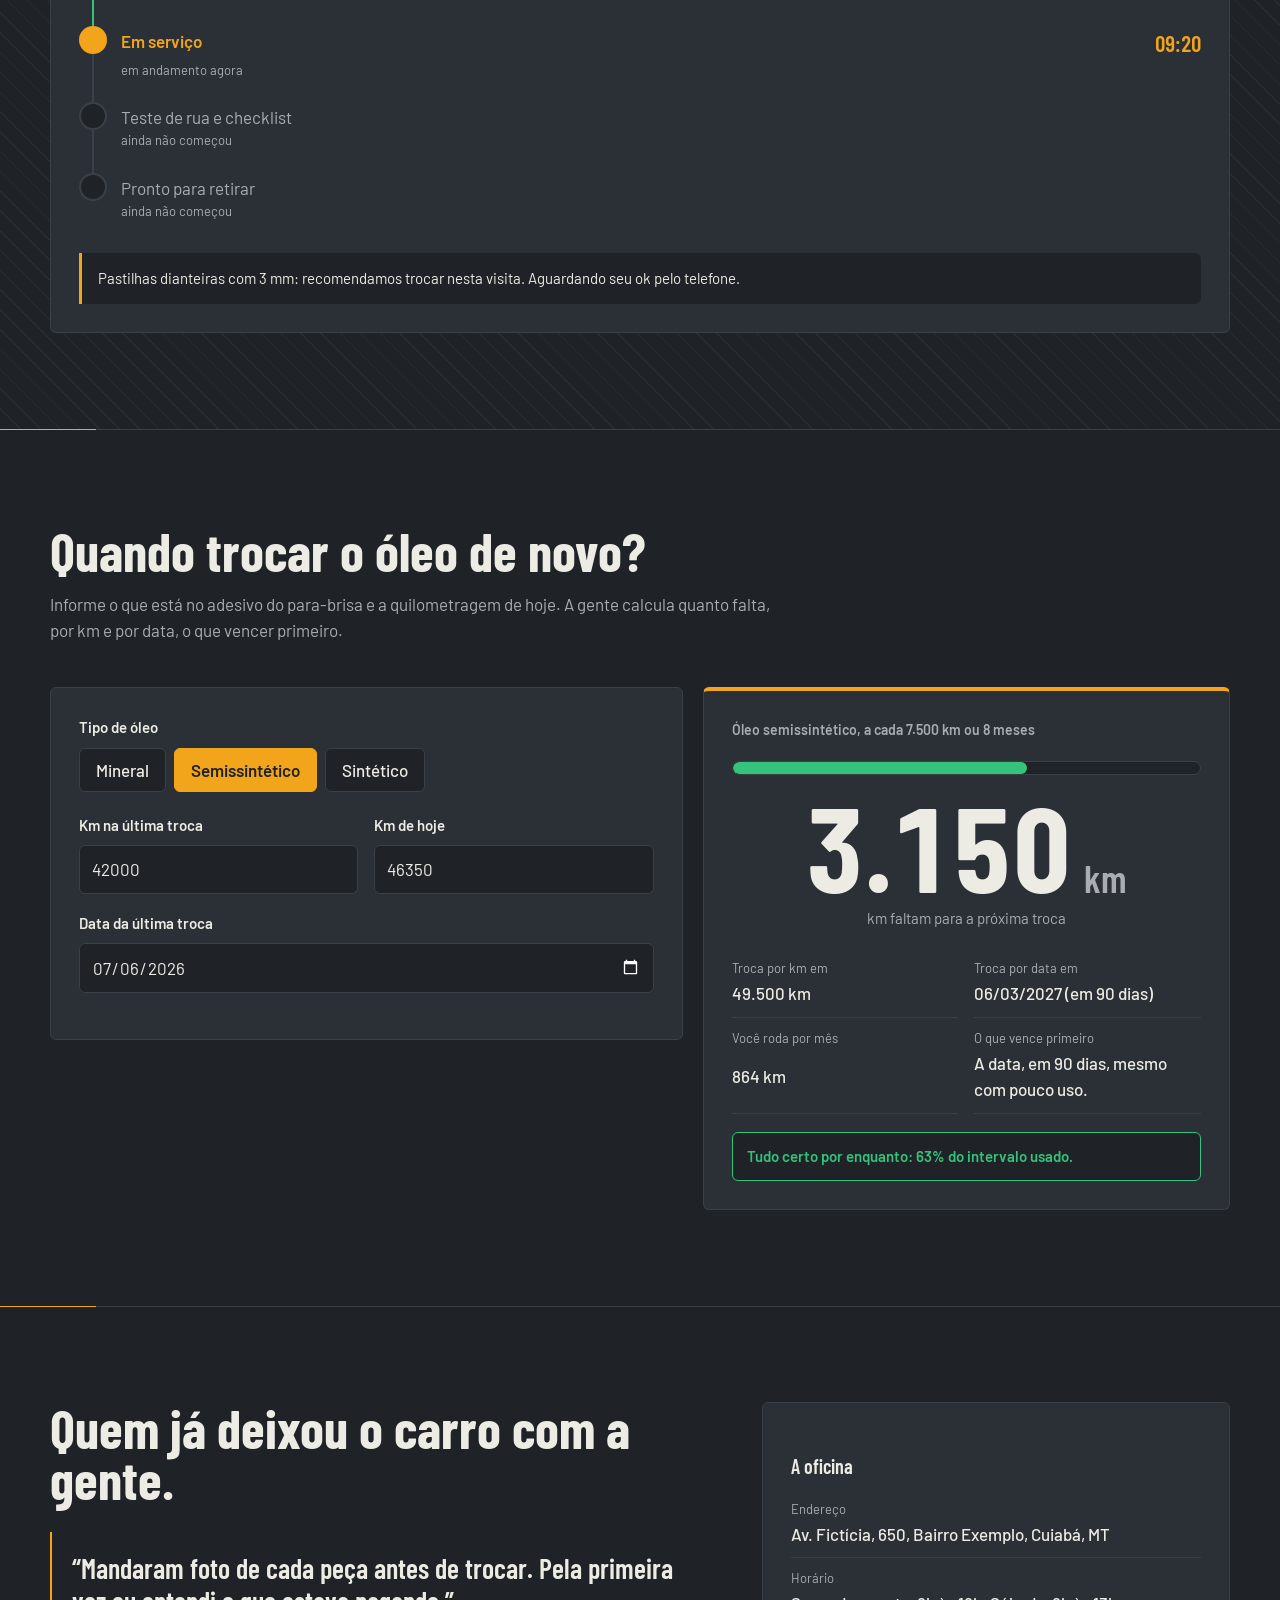
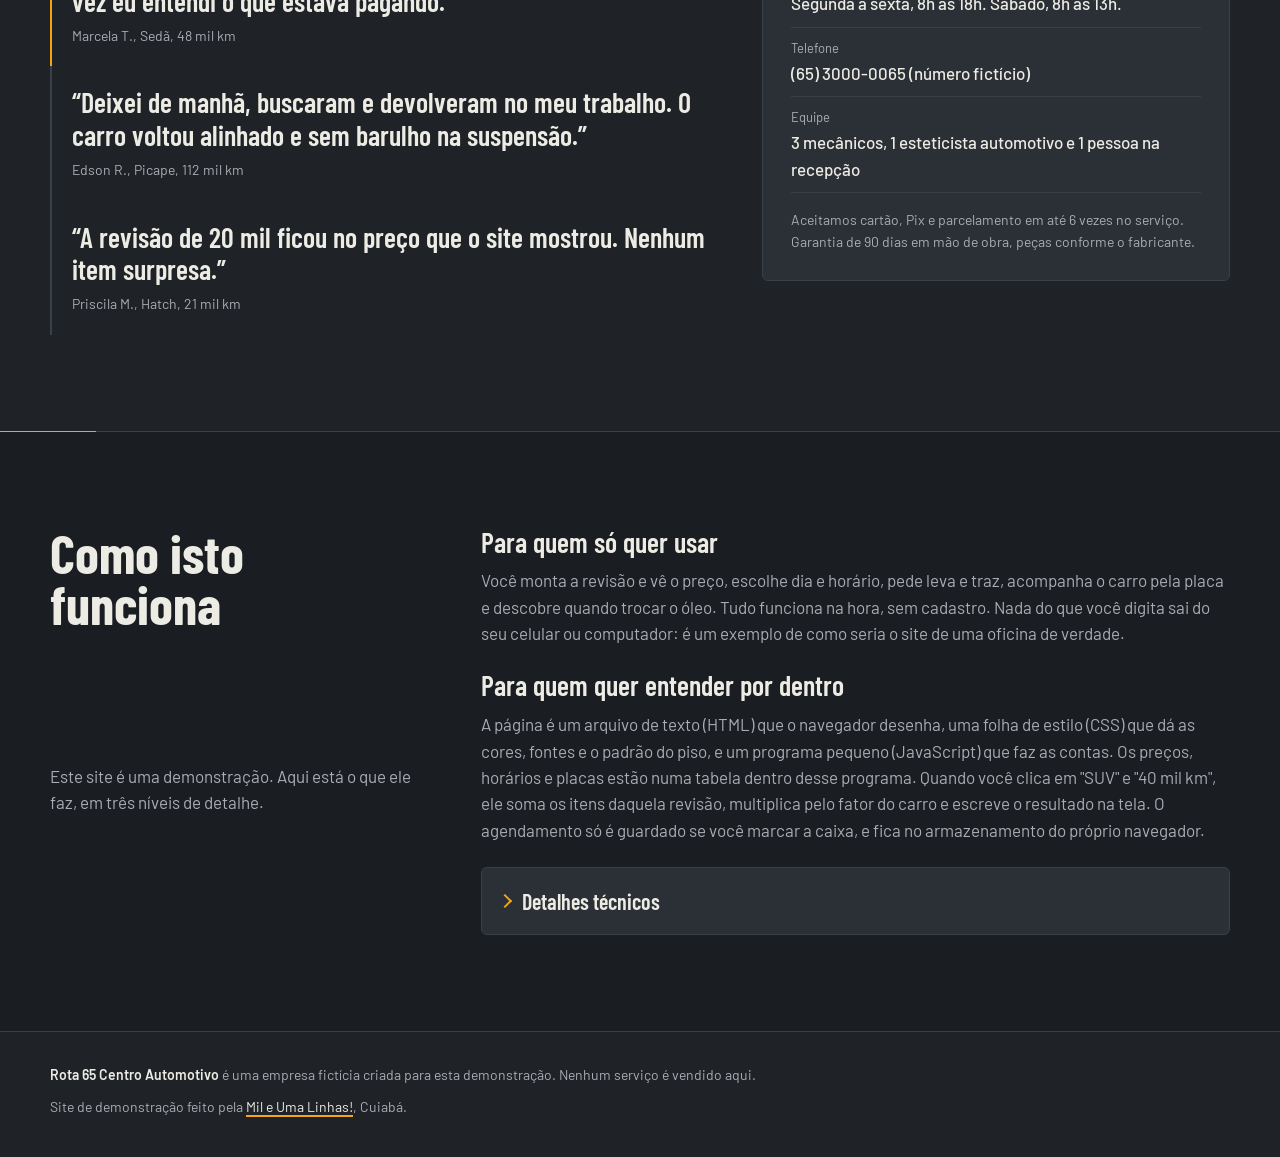
==== commit 83bdc232: "Troca o hero por foto gerada no Canva Substitui img/hero.webp, antes uma composicao provisoria feita" ====
--- a/index.html
+++ b/index.html
@@ -65,7 +65,7 @@
           </dl>
         </div>
         <figure class="hero-figura">
-          <img class="hero-foto" src="img/hero.webp" width="1600" height="1067" alt="Disco de freio sobre o piso grafite da oficina, iluminado por uma luz âmbar vinda da direita" fetchpriority="high">
+          <img class="hero-foto" src="img/hero.webp" width="1620" height="1080" alt="Disco de freio ao lado de uma chave de roda em cruz, sobre bancada escura iluminada por luz âmbar." fetchpriority="high">
           <figcaption>Oficina na Av. Fictícia, 650, Cuiabá. Segunda a sábado, das 8h às 18h.</figcaption>
         </figure>
       </div>
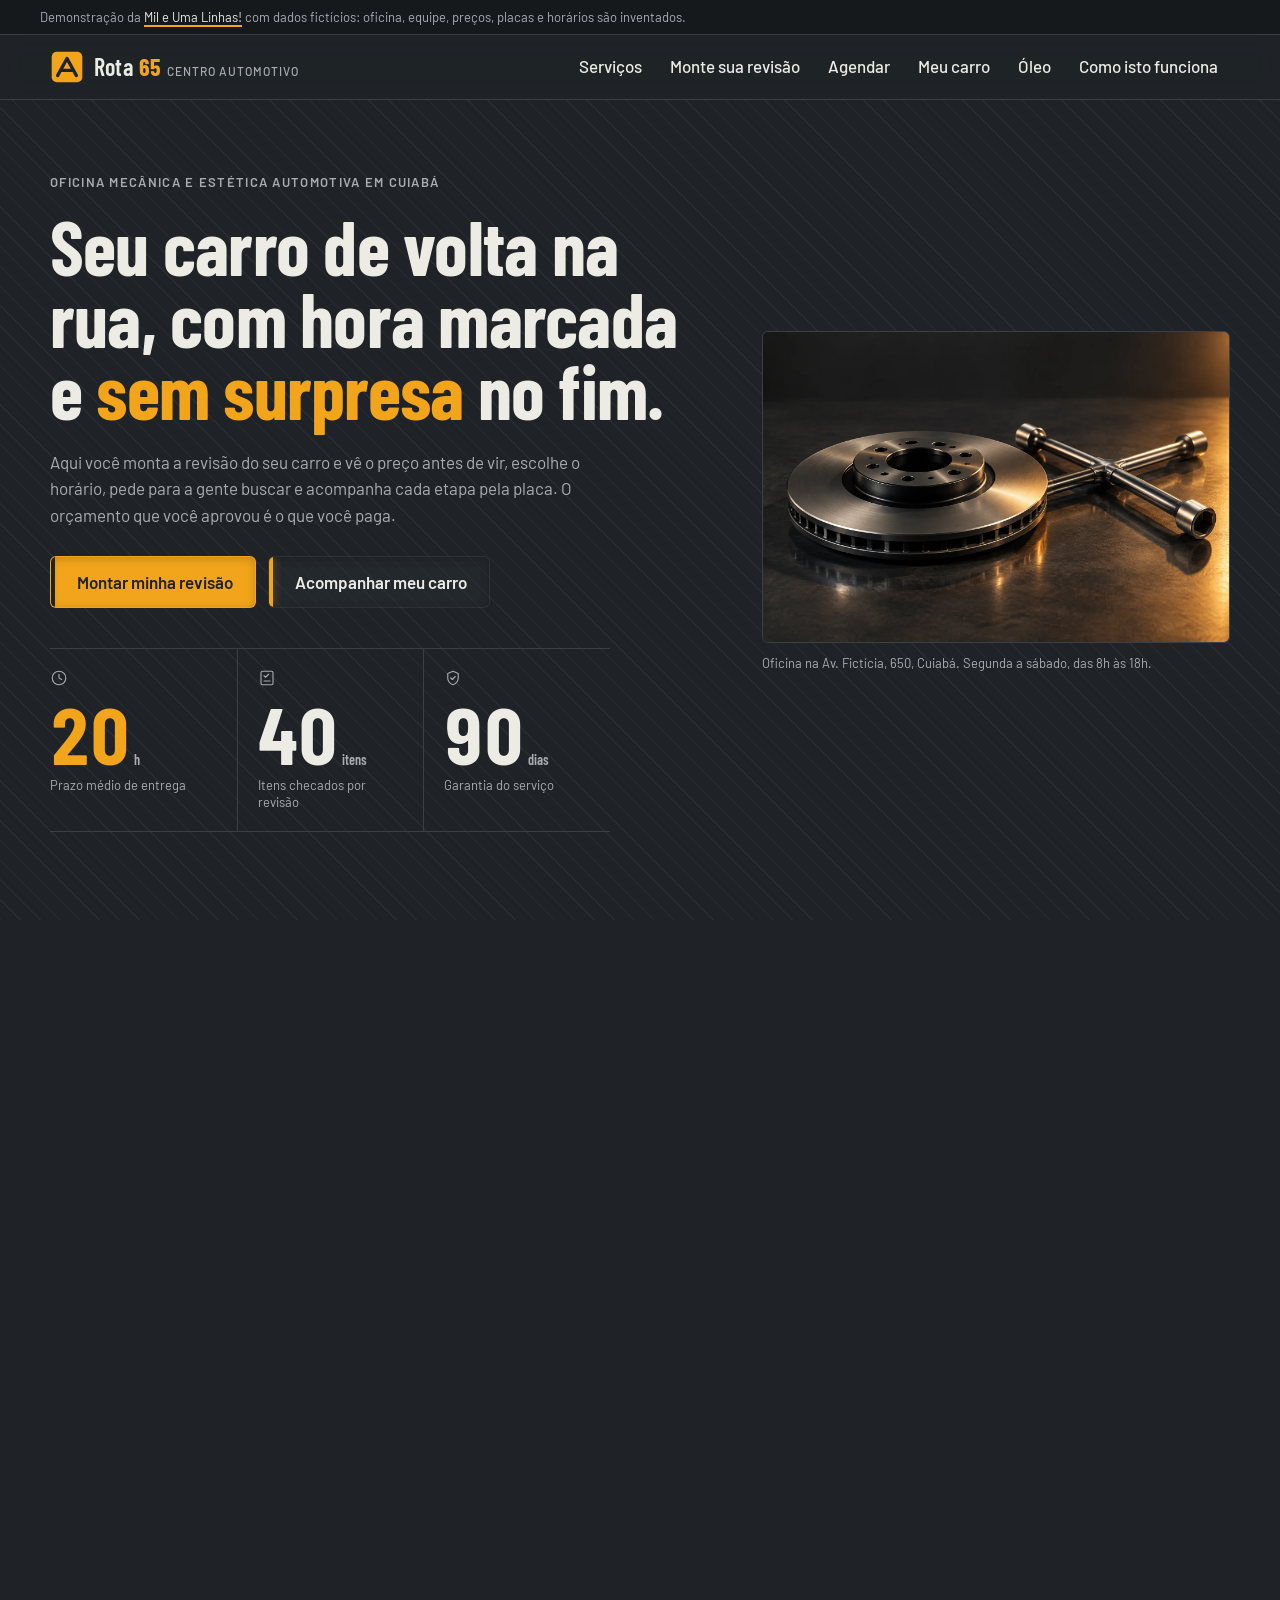
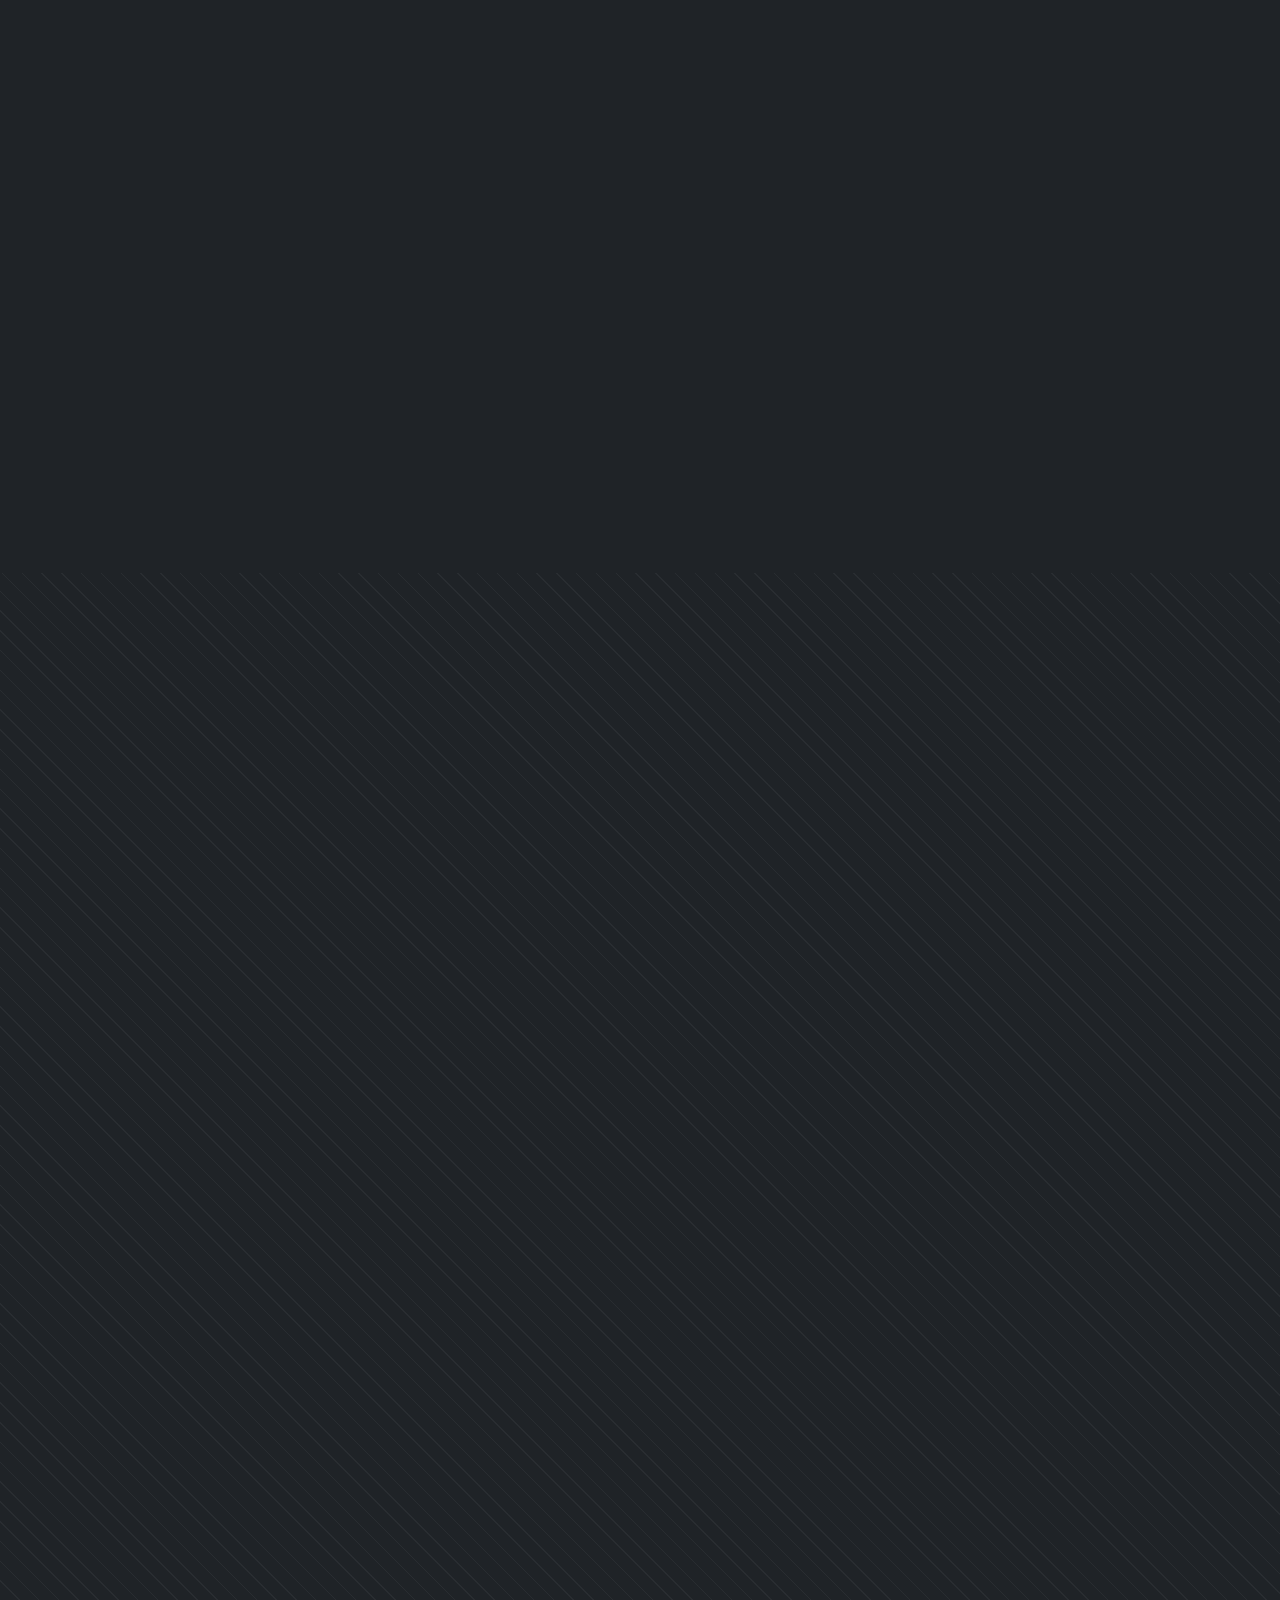
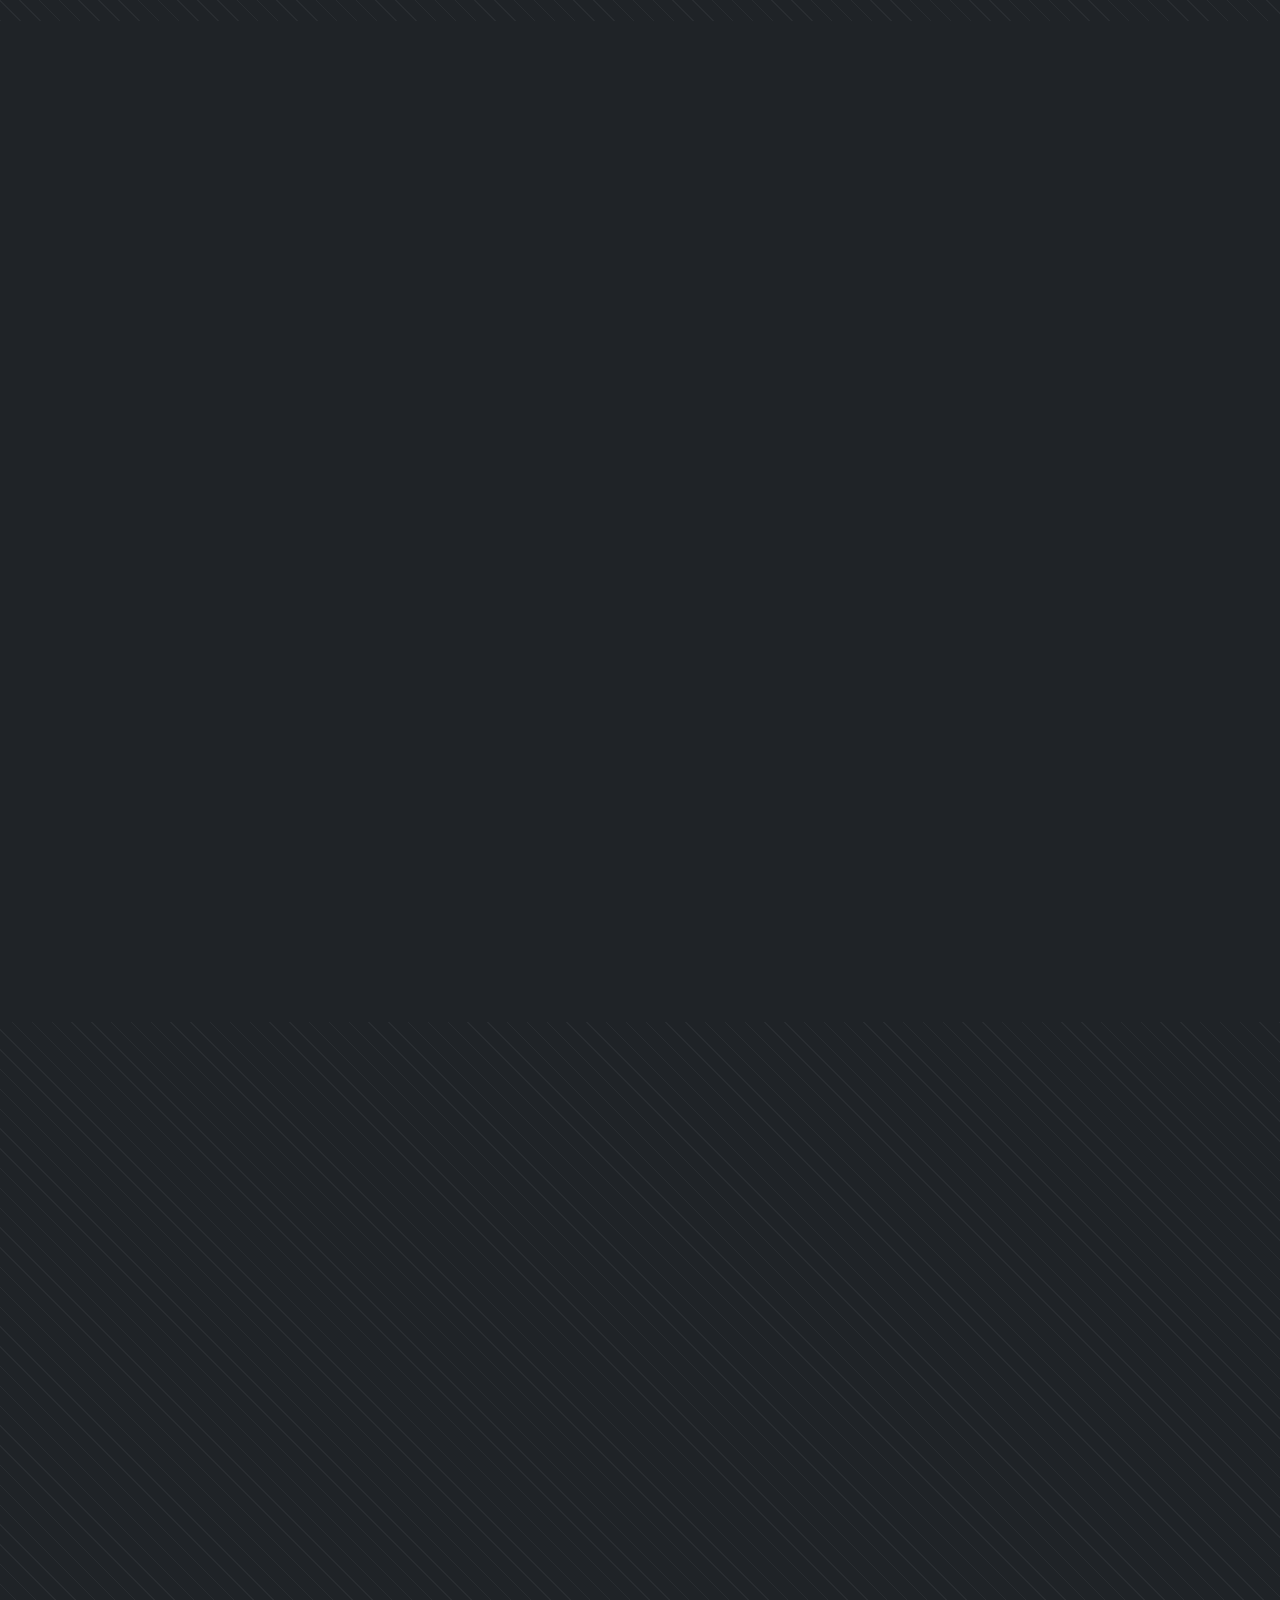
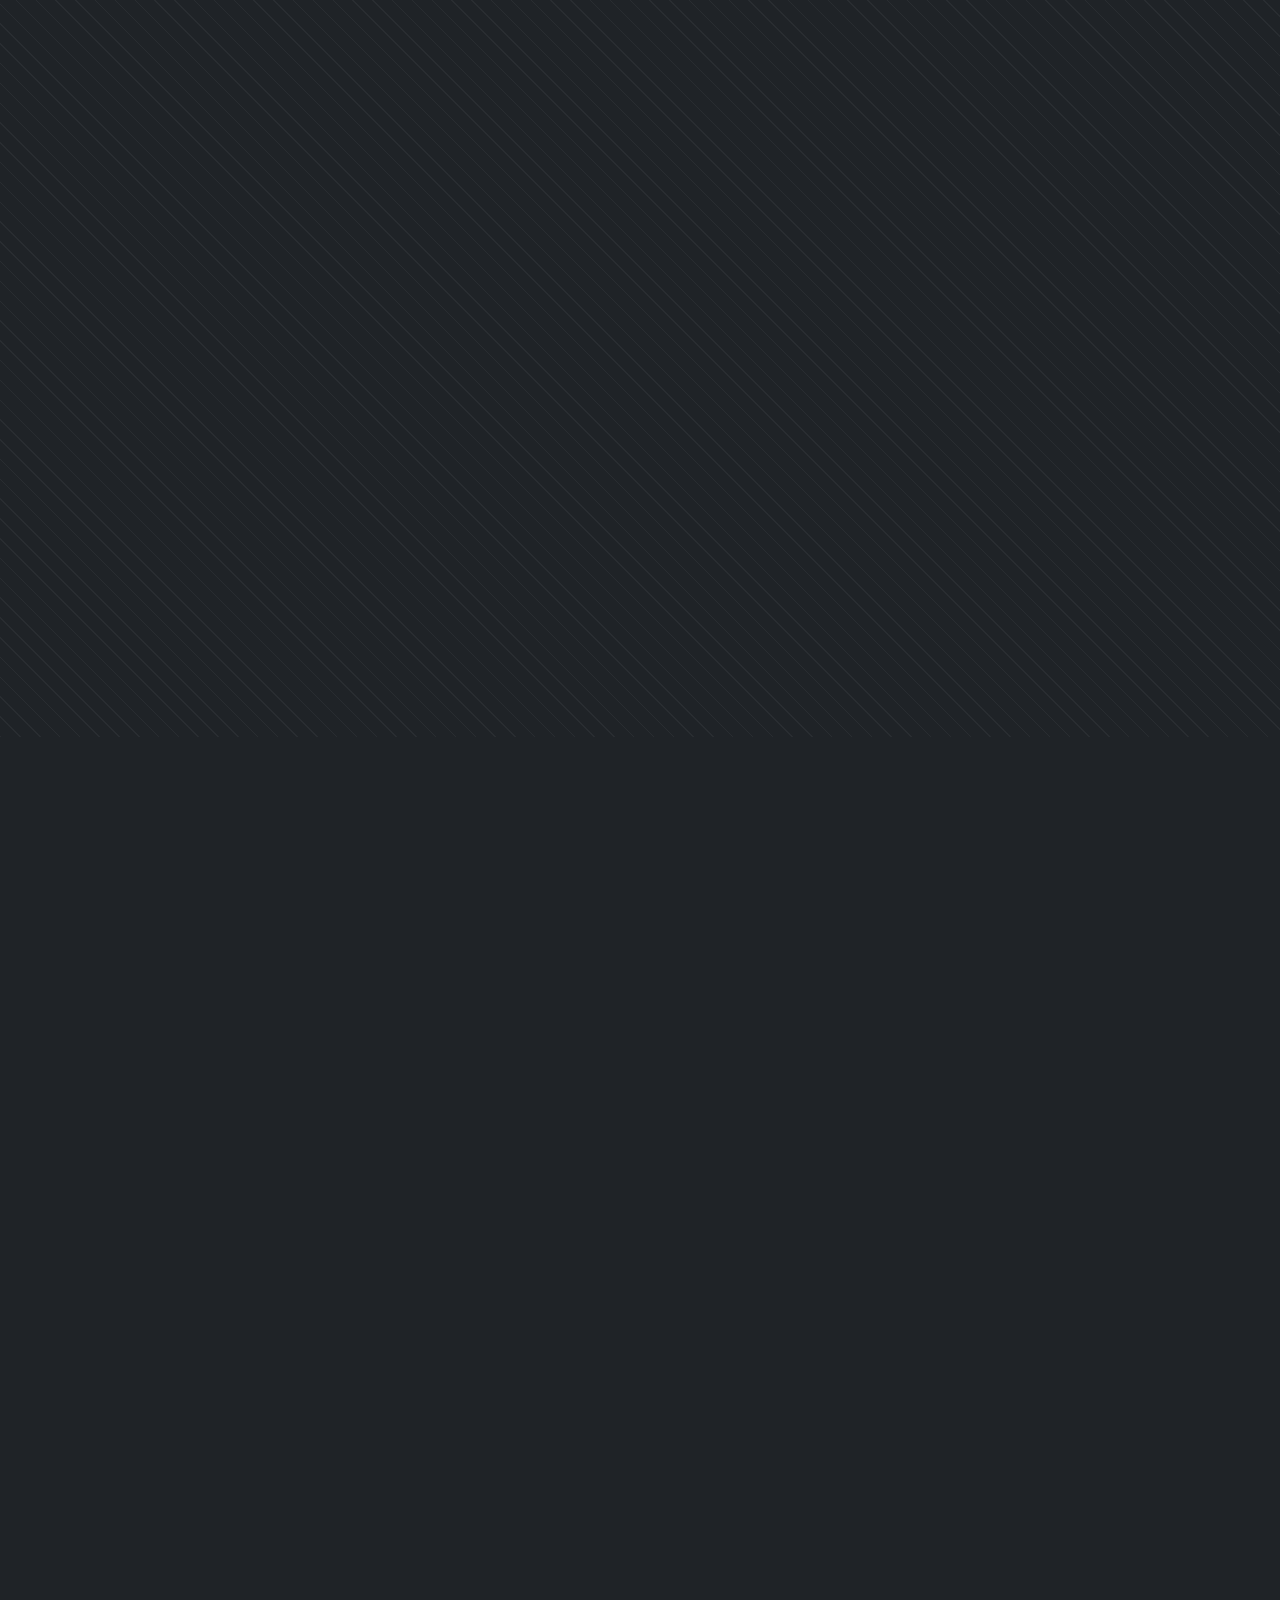
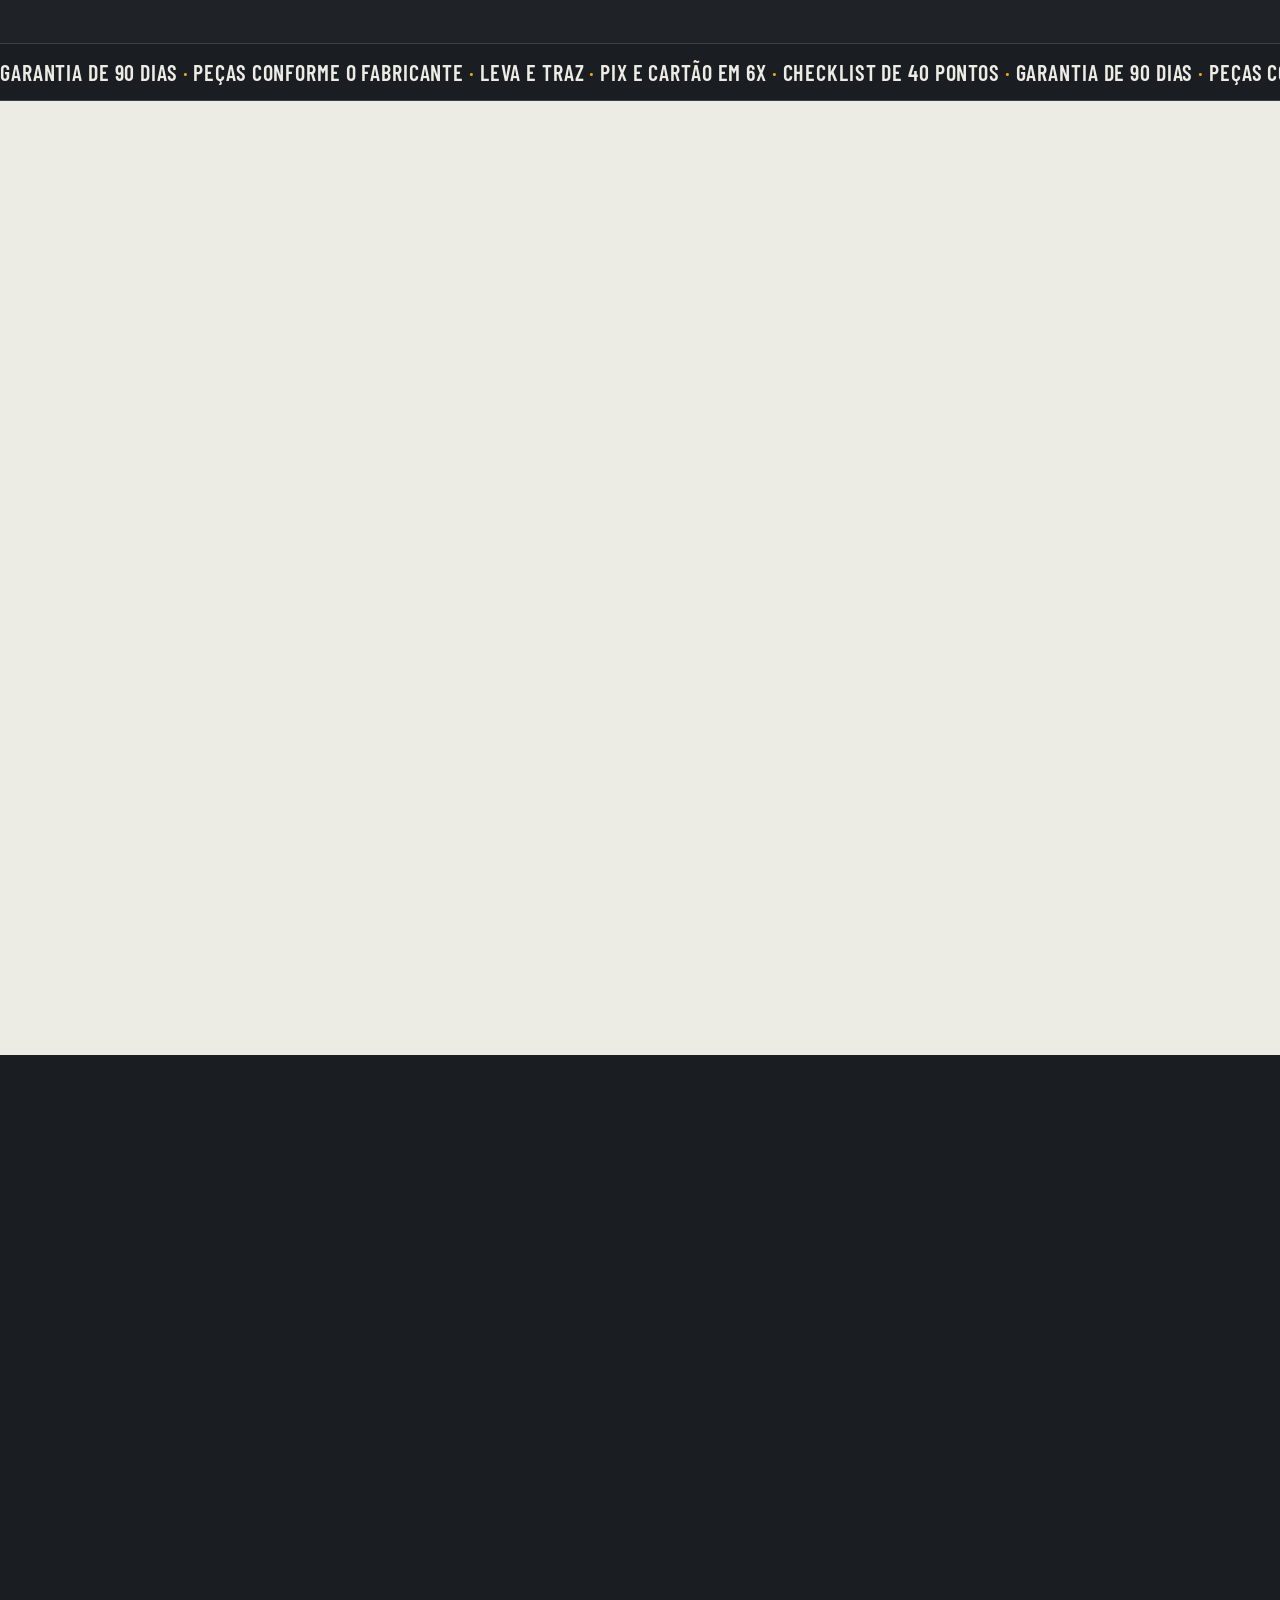
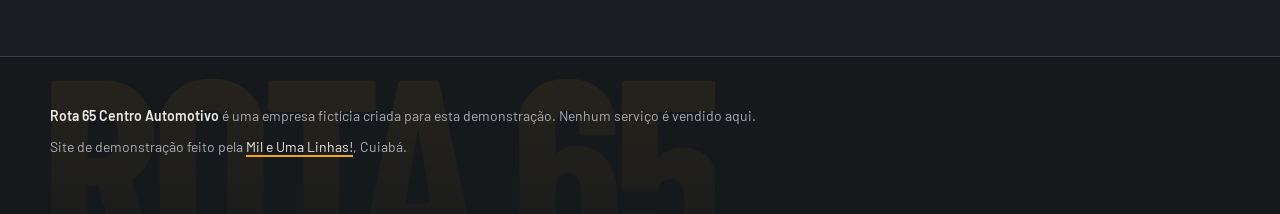
==== commit 64fbfd94: "Leva final: nexus-cyber + lando-norris no Rota 65 Aplica os dois design systems do plano ao site de " ====
--- a/index.html
+++ b/index.html
@@ -59,9 +59,18 @@
             <a class="botao botao-secundario" href="#acompanhar">Acompanhar meu carro</a>
           </div>
           <dl class="hero-fatos">
-            <div><dt>Prazo médio de entrega</dt><dd><span class="num-grande" id="contador" data-alvo="24">0</span><span class="num-unidade">h</span></dd></div>
-            <div><dt>Itens checados por revisão</dt><dd><span class="num-medio">40</span></dd></div>
-            <div><dt>Garantia do serviço</dt><dd><span class="num-medio">90</span><span class="num-unidade">dias</span></dd></div>
+            <div class="celula">
+              <svg class="celula-icone" viewBox="0 0 24 24" aria-hidden="true" focusable="false"><circle cx="12" cy="12" r="9" fill="none" stroke="currentColor" stroke-width="1.5"/><path d="M12 7v5l3.5 2" fill="none" stroke="currentColor" stroke-width="1.5" stroke-linecap="round"/></svg>
+              <dt>Prazo médio de entrega</dt><dd><span class="num-grande" id="contador" data-alvo="24">0</span><span class="num-unidade">h</span></dd>
+            </div>
+            <div class="celula">
+              <svg class="celula-icone" viewBox="0 0 24 24" aria-hidden="true" focusable="false"><rect x="4" y="3" width="16" height="18" rx="2" fill="none" stroke="currentColor" stroke-width="1.5"/><path d="M8 9l2 2 4-4M8 16h8" fill="none" stroke="currentColor" stroke-width="1.5" stroke-linecap="round" stroke-linejoin="round"/></svg>
+              <dt>Itens checados por revisão</dt><dd><span class="num-medio">40</span><span class="num-unidade">itens</span></dd>
+            </div>
+            <div class="celula">
+              <svg class="celula-icone" viewBox="0 0 24 24" aria-hidden="true" focusable="false"><path d="M12 3l7 3v6c0 4.5-3 7.5-7 9-4-1.5-7-4.5-7-9V6z" fill="none" stroke="currentColor" stroke-width="1.5" stroke-linejoin="round"/><path d="M9 12l2 2 4-4" fill="none" stroke="currentColor" stroke-width="1.5" stroke-linecap="round" stroke-linejoin="round"/></svg>
+              <dt>Garantia do serviço</dt><dd><span class="num-medio">90</span><span class="num-unidade">dias</span></dd>
+            </div>
           </dl>
         </div>
         <figure class="hero-figura">
@@ -80,34 +89,46 @@
         </div>
         <ul class="quadro" id="quadro-servicos">
           <li class="quadro-item">
-            <svg class="quadro-icone" viewBox="0 0 48 48" aria-hidden="true" focusable="false"><circle cx="24" cy="24" r="17" fill="none" stroke="currentColor" stroke-width="2.5"/><path d="M24 12v12l8 5" fill="none" stroke="currentColor" stroke-width="2.5" stroke-linecap="round"/></svg>
+            <figure class="quadro-midia">
+              <img src="img/servico-revisao-elevador.webp" width="1456" height="1088" alt="Carro genérico escuro suspenso em elevador de oficina, visto de baixo, com luz âmbar vinda da direita e piso de concreto polido grafite." loading="lazy" decoding="async">
+              <p class="quadro-preco"><span class="quadro-desde">a partir de</span> <strong>R$ 340</strong></p>
+            </figure>
             <div class="quadro-texto"><h3>Revisão por quilometragem</h3><p>Roteiro de 10 a 60 mil km, com checklist de 40 pontos e fotos das peças.</p></div>
-            <p class="quadro-preco"><span class="quadro-desde">a partir de</span> <strong>R$ 340</strong></p>
-          </li>
-          <li class="quadro-item">
-            <svg class="quadro-icone" viewBox="0 0 48 48" aria-hidden="true" focusable="false"><circle cx="24" cy="24" r="17" fill="none" stroke="currentColor" stroke-width="2.5"/><circle cx="24" cy="24" r="6" fill="none" stroke="currentColor" stroke-width="2.5"/><path d="M24 7v6M24 35v6M7 24h6M35 24h6" stroke="currentColor" stroke-width="2.5" stroke-linecap="round"/></svg>
+          </li>
+          <li class="quadro-item">
+            <figure class="quadro-midia">
+              <img src="img/servico-freios-pastilha.webp" width="1456" height="1088" alt="Mão adulta com luva preta medindo a espessura de uma pastilha de freio com um paquímetro, ao lado de um disco de freio, sob luz âmbar." loading="lazy" decoding="async">
+              <p class="quadro-preco"><span class="quadro-desde">a partir de</span> <strong>R$ 290</strong></p>
+            </figure>
             <div class="quadro-texto"><h3>Freios</h3><p>Pastilhas, discos, fluido e sangria. Medimos a espessura e mostramos antes de trocar.</p></div>
-            <p class="quadro-preco"><span class="quadro-desde">a partir de</span> <strong>R$ 290</strong></p>
-          </li>
-          <li class="quadro-item">
-            <svg class="quadro-icone" viewBox="0 0 48 48" aria-hidden="true" focusable="false"><path d="M14 8h20M14 40h20M24 8v4M24 36v4" stroke="currentColor" stroke-width="2.5" stroke-linecap="round"/><path d="M24 12c-6 3-6 6 0 9s6 6 0 9-6 3 0 6" fill="none" stroke="currentColor" stroke-width="2.5" stroke-linecap="round"/></svg>
+          </li>
+          <li class="quadro-item">
+            <figure class="quadro-midia">
+              <img src="img/servico-suspensao-amortecedor.webp" width="1456" height="1088" alt="Amortecedor e mola helicoidal novos, pretos, apoiados sobre bancada de aço escuro com uma chave de impacto ao lado e luz âmbar rasante." loading="lazy" decoding="async">
+              <p class="quadro-preco"><span class="quadro-desde">a partir de</span> <strong>R$ 420</strong></p>
+            </figure>
             <div class="quadro-texto"><h3>Suspensão</h3><p>Amortecedores, molas, buchas e bieletas. Acaba com o barulho e com o pulo na lombada.</p></div>
-            <p class="quadro-preco"><span class="quadro-desde">a partir de</span> <strong>R$ 420</strong></p>
-          </li>
-          <li class="quadro-item">
-            <svg class="quadro-icone" viewBox="0 0 48 48" aria-hidden="true" focusable="false"><path d="M8 34h32M12 34V18l12-8 12 8v16" fill="none" stroke="currentColor" stroke-width="2.5" stroke-linejoin="round"/><path d="M24 10v24" stroke="currentColor" stroke-width="2.5" stroke-dasharray="3 4"/></svg>
+          </li>
+          <li class="quadro-item">
+            <figure class="quadro-midia">
+              <img src="img/servico-alinhamento-alvo.webp" width="1456" height="1088" alt="Roda de carro com alvo de alinhamento 3D preso ao aro, em rampa de alinhamento, com piso grafite e luz âmbar ao fundo." loading="lazy" decoding="async">
+              <p class="quadro-preco"><span class="quadro-desde">a partir de</span> <strong>R$ 160</strong></p>
+            </figure>
             <div class="quadro-texto"><h3>Alinhamento e balanceamento</h3><p>Em equipamento 3D. Inclui calibragem e laudo impresso com os ângulos.</p></div>
-            <p class="quadro-preco"><span class="quadro-desde">a partir de</span> <strong>R$ 160</strong></p>
-          </li>
-          <li class="quadro-item">
-            <svg class="quadro-icone" viewBox="0 0 48 48" aria-hidden="true" focusable="false"><path d="M10 30l10-18 8 12 5-6 5 12z" fill="none" stroke="currentColor" stroke-width="2.5" stroke-linejoin="round"/><path d="M8 36h32" stroke="currentColor" stroke-width="2.5" stroke-linecap="round"/><circle cx="36" cy="12" r="3" fill="currentColor"/></svg>
+          </li>
+          <li class="quadro-item">
+            <figure class="quadro-midia">
+              <img src="img/servico-polimento-capo.webp" width="1456" height="1088" alt="Politriz orbital sobre capô preto polido refletindo uma linha de luz âmbar, em oficina de estética com fundo grafite." loading="lazy" decoding="async">
+              <p class="quadro-preco"><span class="quadro-desde">a partir de</span> <strong>R$ 450</strong></p>
+            </figure>
             <div class="quadro-texto"><h3>Polimento técnico</h3><p>Correção de riscos e vitrificação. A pintura volta a refletir o céu, não o estacionamento.</p></div>
-            <p class="quadro-preco"><span class="quadro-desde">a partir de</span> <strong>R$ 450</strong></p>
-          </li>
-          <li class="quadro-item">
-            <svg class="quadro-icone" viewBox="0 0 48 48" aria-hidden="true" focusable="false"><path d="M12 20c0-7 5-12 12-12s12 5 12 12v4H12z" fill="none" stroke="currentColor" stroke-width="2.5"/><path d="M14 30c3 0 3 3 6 3s3-3 6-3 3 3 6 3M14 38c3 0 3 3 6 3s3-3 6-3 3 3 6 3" fill="none" stroke="currentColor" stroke-width="2.5" stroke-linecap="round"/></svg>
+          </li>
+          <li class="quadro-item">
+            <figure class="quadro-midia">
+              <img src="img/servico-higienizacao-interior.webp" width="1456" height="1088" alt="Interior de carro com bancos de tecido cinza limpos, porta aberta, uma máquina de vapor com mangueira e luz âmbar entrando pela porta." loading="lazy" decoding="async">
+              <p class="quadro-preco"><span class="quadro-desde">a partir de</span> <strong>R$ 220</strong></p>
+            </figure>
             <div class="quadro-texto"><h3>Higienização interna</h3><p>Bancos, teto, carpete e ar-condicionado com ozônio. Sai o cheiro, fica o carro.</p></div>
-            <p class="quadro-preco"><span class="quadro-desde">a partir de</span> <strong>R$ 220</strong></p>
           </li>
         </ul>
       </div>
@@ -121,7 +142,7 @@
           <p>Escolha o tipo do seu carro e a quilometragem que está chegando. A lista do que entra e o valor aparecem na hora. Preços de exemplo, para demonstração.</p>
         </div>
         <div class="revisao-grade">
-          <form class="painel revisao-form" id="revisao-form" aria-describedby="revisao-nota">
+          <form class="painel brilho revisao-form" id="revisao-form" aria-describedby="revisao-nota">
             <fieldset class="campo-grupo">
               <legend>Tipo do carro</legend>
               <div class="chips" id="revisao-categorias"></div>
@@ -136,7 +157,8 @@
             </fieldset>
             <p class="nota" id="revisao-nota">Os itens de "inspeção" não custam nada: se precisarem de troca, a gente orça à parte e você aprova antes.</p>
           </form>
-          <div class="painel painel-resultado revisao-resultado" aria-live="polite">
+          <div class="painel brilho painel-cantos revisao-resultado" id="revisao-resultado" aria-live="polite">
+            <span class="cantos" aria-hidden="true"></span><span class="cantos cantos-baixo" aria-hidden="true"></span>
             <p class="resultado-rotulo" id="revisao-rotulo">Revisão de 10 mil km, hatch compacto</p>
             <p class="preco-gigante"><span class="preco-moeda">R$</span><span id="revisao-preco">0</span></p>
             <p class="resultado-sub" id="revisao-tempo">Cerca de 3 horas na oficina</p>
@@ -156,7 +178,7 @@
           <p>Escolha o serviço, o dia e uma vaga livre. Com leva e traz, você informa o bairro e a gente combina a busca. Nada é enviado: o resumo aparece aqui na tela.</p>
         </div>
         <form class="agendar-grade" id="agendar-form" novalidate>
-          <div class="painel agendar-passos">
+          <div class="painel brilho agendar-passos">
             <div class="campo">
               <label for="ag-servico">Serviço</label>
               <select id="ag-servico" name="servico" required></select>
@@ -193,7 +215,7 @@
             <p class="erro" id="ag-erro" role="alert" hidden></p>
             <button class="botao botao-principal botao-largo" type="submit">Confirmar agendamento</button>
           </div>
-          <aside class="painel painel-resultado agendar-resumo" aria-live="polite">
+          <aside class="painel brilho painel-resultado agendar-resumo" aria-live="polite">
             <p class="resultado-rotulo">Resumo</p>
             <dl class="resumo" id="ag-resumo">
               <div><dt>Serviço</dt><dd id="res-servico">Revisão por quilometragem</dd></div>
@@ -234,7 +256,8 @@
           <button class="botao botao-principal" type="submit">Ver etapas</button>
         </form>
         <p class="exemplos" id="placa-exemplos">Exemplos: <button type="button" class="chip-exemplo" data-placa="RTA1B65">RTA1B65</button> <button type="button" class="chip-exemplo" data-placa="QKV7C23">QKV7C23</button> <button type="button" class="chip-exemplo" data-placa="NPX2D90">NPX2D90</button></p>
-        <div class="painel acompanhar-painel" id="acompanhar-painel" aria-live="polite" hidden>
+        <div class="painel brilho painel-cantos acompanhar-painel" id="acompanhar-painel" aria-live="polite" hidden>
+          <span class="cantos" aria-hidden="true"></span><span class="cantos cantos-baixo" aria-hidden="true"></span>
           <div class="acompanhar-cabeca">
             <div>
               <p class="resultado-rotulo">Placa</p>
@@ -262,7 +285,7 @@
           <p>Informe o que está no adesivo do para-brisa e a quilometragem de hoje. A gente calcula quanto falta, por km e por data, o que vencer primeiro.</p>
         </div>
         <form class="oleo-grade" id="oleo-form" novalidate>
-          <div class="painel oleo-form">
+          <div class="painel brilho oleo-form">
             <fieldset class="campo-grupo">
               <legend>Tipo de óleo</legend>
               <div class="chips" id="oleo-tipos"></div>
@@ -283,10 +306,11 @@
             </div>
             <p class="erro" id="oleo-erro" role="alert" hidden></p>
           </div>
-          <div class="painel painel-resultado oleo-resultado" aria-live="polite">
+          <div class="painel brilho painel-resultado oleo-resultado" aria-live="polite">
             <p class="resultado-rotulo" id="oleo-rotulo">Óleo semissintético, a cada 7.500 km ou 8 meses</p>
-            <div class="mostrador" role="img" aria-labelledby="oleo-faltam">
-              <div class="mostrador-barra"><div class="mostrador-preenchido" id="oleo-barra"></div></div>
+            <div class="mostrador medidor" role="img" aria-labelledby="oleo-faltam">
+              <div class="medidor-rotulo"><span>Intervalo usado</span><span class="medidor-valor" id="oleo-pct">0%</span></div>
+              <div class="mostrador-barra medidor-trilho"><div class="mostrador-preenchido medidor-preenchido" id="oleo-barra"></div></div>
             </div>
             <p class="preco-gigante preco-gigante-centro"><span id="oleo-km-restante">0</span><span class="preco-moeda preco-moeda-fim">km</span></p>
             <p class="resultado-sub" id="oleo-faltam">faltam para a próxima troca</p>
@@ -302,14 +326,31 @@
       </div>
     </section>
 
+    <!-- FAIXA DE COMPROMISSOS -->
+    <aside class="compromissos" aria-labelledby="compromissos-titulo">
+      <h2 class="rotulo-oculto" id="compromissos-titulo">Nossos compromissos</h2>
+      <p class="rotulo-oculto">Garantia de 90 dias. Peças conforme o fabricante. Leva e traz. Pix e cartão em 6x. Checklist de 40 pontos.</p>
+      <svg class="compromissos-trilho" aria-hidden="true" focusable="false" width="100%" height="56">
+        <g class="compromissos-texto"><text x="0" y="50%" dominant-baseline="central">Garantia de 90 dias<tspan class="ponto"> · </tspan>Peças conforme o fabricante<tspan class="ponto"> · </tspan>Leva e traz<tspan class="ponto"> · </tspan>Pix e cartão em 6x<tspan class="ponto"> · </tspan>Checklist de 40 pontos<tspan class="ponto"> · </tspan>Garantia de 90 dias<tspan class="ponto"> · </tspan>Peças conforme o fabricante<tspan class="ponto"> · </tspan>Leva e traz<tspan class="ponto"> · </tspan>Pix e cartão em 6x<tspan class="ponto"> · </tspan>Checklist de 40 pontos<tspan class="ponto"> · </tspan></text></g>
+      </svg>
+    </aside>
+
     <!-- DEPOIMENTOS E OFICINA -->
-    <section class="secao" id="oficina" aria-labelledby="oficina-titulo">
+    <section class="secao faixa-giz" id="oficina" aria-labelledby="oficina-titulo" data-nav-theme="claro">
       <div class="miolo oficina-grade">
         <div>
-          <h2 id="oficina-titulo">Quem já deixou o carro com a gente.</h2>
+          <div class="secao-cabeca">
+            <h2 id="oficina-titulo">Quem já deixou o carro com a gente.</h2>
+          </div>
+          <figure class="depoimentos-foto">
+            <img src="img/mecanico-limpando-maos.webp" width="1088" height="1456" alt="Mecânico adulto visto de costas, de macacão grafite, limpando as mãos em um pano ao lado de um carro no elevador, sob luz âmbar." loading="lazy" decoding="async">
+          </figure>
           <ul class="depoimentos" id="depoimentos"></ul>
         </div>
         <div class="painel oficina-dados">
+          <figure class="oficina-foto">
+            <img src="img/recepcao-chaves.webp" width="1456" height="970" alt="Balcão de recepção de oficina em madeira escura e chapa de aço, painel com ganchos e chaves penduradas, luz âmbar de uma luminária pendente." loading="lazy" decoding="async">
+          </figure>
           <h3 class="resultado-titulo">A oficina</h3>
           <dl class="resumo">
             <div><dt>Endereço</dt><dd>Av. Fictícia, 650, Bairro Exemplo, Cuiabá, MT</dd></div>
@@ -342,10 +383,11 @@
             <summary>Detalhes técnicos</summary>
             <ul>
               <li>HTML, CSS e JavaScript puros, sem framework, sem CDN e sem fonte externa. Fontes Barlow e Barlow Condensed em woff2 locais (SIL OFL).</li>
-              <li><code>Content-Security-Policy</code> por meta: <code>default-src 'self'</code>, sem script inline, sem estilo inline no HTML, <code>connect-src 'none'</code>, <code>form-action 'none'</code>. O único estilo dinâmico (largura da barra do lembrete de óleo) é aplicado via <code>element.style.setProperty</code>, permitido pela CSP.</li>
+              <li><code>Content-Security-Policy</code> por meta: <code>default-src 'self'</code>, sem script inline, sem estilo inline no HTML, <code>connect-src 'none'</code>, <code>form-action 'none'</code>. Os únicos estilos dinâmicos (largura da barra do lembrete de óleo, posição do brilho nos painéis e atrasos da revelação ao rolar) são aplicados via <code>element.style.setProperty</code>, permitido pela CSP.</li>
               <li>Dados fictícios em <code>js/dados.js</code> (um objeto <code>window.ROTA65</code>). Lógica em <code>js/app.js</code>, em módulos por função: revisão, agendamento, acompanhamento, óleo, depoimentos, menu e contador.</li>
               <li>Agendamento: os dias são gerados a partir de hoje (segunda a sábado, 8 dias úteis); vagas ocupadas vêm de uma tabela por dia da semana. Validação da placa no padrão Mercosul e antigo (<code>^[A-Z]{3}[0-9][A-Z0-9][0-9]{2}$</code>). Ao marcar "guardar", a lista vai para <code>localStorage</code> na chave <code>rota65-agendamentos</code>, em <code>try/catch</code>.</li>
-              <li>Acessibilidade: contraste AA em todos os pares, foco visível com anel âmbar, chips como <code>input type=radio</code> reais, regiões <code>aria-live</code> nos resultados, <code>prefers-reduced-motion</code> respeitado.</li>
+              <li>Acessibilidade: contraste AA em todos os pares, foco visível com anel âmbar, chips como <code>input type=radio</code> reais, regiões <code>aria-live</code> nos resultados, <code>prefers-reduced-motion</code> respeitado (revelação ao rolar, faixa que rola, pulso das pílulas e abertura do hero desligam).</li>
+              <li>Movimento sem biblioteca: revelação ao rolar com <code>IntersectionObserver</code>, títulos divididos em linhas por JavaScript para o <code>clip-path</code>, faixa de compromissos em SVG com <code>@keyframes</code>, barra do topo que troca de tema ao cruzar a faixa clara.</li>
               <li>Testes em <code>tests/site.cjs</code> com Playwright: 1280x900, iPhone 13 e 320 px; conferem console, rolagem horizontal, texto cortado e cada função.</li>
             </ul>
           </details>
@@ -355,6 +397,7 @@
   </main>
 
   <footer class="rodape">
+    <span class="rodape-fantasma" aria-hidden="true">ROTA 65</span>
     <div class="miolo rodape-miolo">
       <p><strong>Rota 65 Centro Automotivo</strong> é uma empresa fictícia criada para esta demonstração. Nenhum serviço é vendido aqui.</p>
       <p>Site de demonstração feito pela <a href="https://mileumalinhas.com.br">Mil e Uma Linhas!</a>, Cuiabá.</p>
--- a/css/estilo.css
+++ b/css/estilo.css
@@ -78,7 +78,13 @@
 .faixa-demo a { color: var(--giz); }
 
 /* Topo */
-.topo { position: sticky; top: 0; z-index: 40; background: rgba(31, 35, 39, 0.94); backdrop-filter: blur(8px); border-bottom: 1px solid var(--risco); }
+.topo { position: sticky; top: 0; z-index: 40; --topo-fundo: rgba(31, 35, 39, 0.8); --topo-texto: var(--giz); --topo-borda: var(--risco); --topo-hover: var(--chapa); background: var(--topo-fundo); color: var(--topo-texto); -webkit-backdrop-filter: blur(10px); backdrop-filter: blur(10px); border-bottom: 1px solid var(--topo-borda); transition: background-color 750ms ease, color 750ms ease, border-color 750ms ease; }
+.topo[data-tema="claro"] { --topo-fundo: rgba(236, 235, 228, 0.9); --topo-texto: var(--grafite); --topo-borda: rgba(31, 35, 39, 0.15); --topo-hover: rgba(31, 35, 39, 0.08); }
+.topo a, .topo .menu-botao { color: var(--topo-texto); transition: color 750ms ease; }
+.topo[data-tema="claro"] .marca-sub { color: rgba(31, 35, 39, 0.7); }
+.topo[data-tema="claro"] .menu-botao { border-color: var(--topo-borda); }
+.topo[data-tema="claro"] .menu-botao-traco, .topo[data-tema="claro"] .menu-botao-traco::before, .topo[data-tema="claro"] .menu-botao-traco::after { background: var(--grafite); }
+@media (prefers-reduced-motion: reduce) { .topo, .topo a, .topo .menu-botao { transition: none; } }
 .topo-miolo { display: flex; align-items: center; justify-content: space-between; gap: 16px; min-height: 64px; flex-wrap: wrap; }
 .marca { display: inline-flex; align-items: center; gap: 10px; text-decoration: none; }
 .marca-sinal { width: 34px; height: 34px; flex: none; }
@@ -93,7 +99,7 @@
 .menu.aberto { display: block; }
 .menu ul { display: flex; flex-direction: column; gap: 2px; }
 .menu a { display: block; padding: 12px 10px; text-decoration: none; font-weight: 500; border-radius: var(--raio); border-left: 3px solid transparent; }
-.menu a:hover { background: var(--chapa); color: var(--giz); border-left-color: var(--ambar); }
+.menu a:hover { background: var(--topo-hover); color: var(--topo-texto); border-left-color: var(--ambar); }
 @media (max-width: 559px) { .marca-sub { display: none; } }
 @media (min-width: 900px) {
   .menu-botao { display: none; }
@@ -102,21 +108,32 @@
   .menu a { padding: 10px 12px; border-left: 0; border-bottom: 2px solid transparent; border-radius: 0; }
   .menu a:hover { background: transparent; border-bottom-color: var(--ambar); }
 }
+.topo .marca:hover { color: var(--topo-texto); }
 
 /* Botões */
-.botao { display: inline-flex; align-items: center; justify-content: center; gap: 8px; min-height: 48px; padding: 12px 22px; border-radius: var(--raio); font-weight: 600; text-decoration: none; border: 1px solid transparent; cursor: pointer; transition: background-color 120ms, color 120ms, border-color 120ms; }
+.botao { position: relative; overflow: hidden; isolation: isolate; display: inline-flex; align-items: center; justify-content: center; gap: 8px; min-height: 48px; padding: 12px 22px 12px 26px; border-radius: var(--raio); font-weight: 600; text-decoration: none; border: 1px solid transparent; cursor: pointer; transition: background-color 150ms, color 150ms, border-color 150ms; }
+.botao-principal, .botao-secundario { box-shadow: inset 0 2px 10px rgba(0, 0, 0, 0.18); }
+/* trilho lateral: 4px que engrossa para 8px em 150ms */
+.botao-principal::before, .botao-secundario::before { content: ""; position: absolute; left: 0; top: 0; bottom: 0; width: 4px; background: var(--ambar); box-shadow: 0 0 10px rgba(242, 165, 26, 0.5); transition: width 150ms ease, background-color 150ms ease; z-index: 1; }
+/* varredura da esquerda para a direita */
+.botao-principal::after, .botao-secundario::after { content: ""; position: absolute; inset: 0; background: linear-gradient(90deg, transparent 0 35%, rgba(242, 165, 26, 0.1) 50%, transparent 65% 100%); background-size: 300% 100%; background-position: 100% 0; opacity: 0; transition: background-position 500ms ease, opacity 500ms ease; pointer-events: none; }
 .botao-principal { background: var(--ambar); color: var(--grafite); }
-.botao-principal:hover { background: var(--ambar-escuro); color: var(--grafite); }
-.botao-secundario { background: transparent; color: var(--giz); border-color: var(--cone); }
-.botao-secundario:hover { border-color: var(--giz); color: var(--giz); }
+.botao-principal::before { background: var(--grafite); box-shadow: none; }
+.botao-principal::after { background-image: linear-gradient(90deg, transparent 0 35%, rgba(236, 235, 228, 0.35) 50%, transparent 65% 100%); }
+.botao-principal:hover { background: var(--ambar); color: var(--grafite); }
+.botao-principal:hover::before { width: 8px; }
+.botao-secundario { background: rgba(43, 48, 54, 0.4); color: var(--giz); border-color: rgba(255, 255, 255, 0.05); }
+.botao-secundario:hover { border-color: rgba(255, 255, 255, 0.12); color: var(--giz); }
+.botao-secundario:hover::before { width: 8px; background: var(--giz); box-shadow: 0 0 10px rgba(236, 235, 228, 0.5); }
+.botao-principal:hover::after, .botao-secundario:hover::after { background-position: 0 0; opacity: 1; }
+@media (prefers-reduced-motion: reduce) { .botao, .botao::before, .botao::after { transition: none; } .botao:hover::after { opacity: 0; } }
 .botao-largo { width: 100%; }
 .botao-texto { background: transparent; border: 0; color: var(--cone); padding: 8px 0; min-height: 40px; text-decoration: underline; text-decoration-color: var(--risco); }
 .botao-texto:hover { color: var(--giz); }
 
 /* Seções */
 .secao { padding: 64px 0; position: relative; }
-.secao::before { content: ""; position: absolute; top: 0; left: 0; right: 0; height: 1px; background: linear-gradient(90deg, var(--ambar) 0 96px, var(--risco) 96px); }
-.secao-cabeca { max-width: 720px; margin-bottom: 32px; display: grid; gap: 14px; }
+.secao-cabeca { max-width: 720px; margin-bottom: 32px; display: grid; gap: 14px; padding-left: 20px; border-left: 3px solid var(--ambar); }
 .secao-cabeca p { color: var(--cone); font-size: 17px; }
 @media (min-width: 900px) { .secao { padding: 96px 0; } .secao-cabeca { margin-bottom: 44px; } }
 
@@ -124,30 +141,38 @@
 .hero { padding: 40px 0 56px; }
 .hero-grade { display: grid; gap: 32px; }
 .hero-chapeu { font-size: 13px; font-weight: 600; letter-spacing: 0.1em; text-transform: uppercase; color: var(--cone); margin-bottom: 18px; }
+.hero h1 { transform-origin: left center; }
 .hero h1 .ambar { color: var(--ambar); }
 .hero-apoio { color: var(--cone); margin-top: 22px; max-width: 560px; }
 .hero-acoes { display: flex; flex-wrap: wrap; gap: 12px; margin-top: 28px; }
-.hero-fatos { display: grid; grid-template-columns: repeat(3, auto); gap: 24px 32px; margin-top: 40px; justify-content: start; }
-.hero-fatos dt { font-size: 13px; color: var(--cone); order: 2; margin-top: 4px; max-width: 110px; line-height: 1.3; }
-.hero-fatos dd { display: flex; align-items: baseline; gap: 4px; }
-.hero-fatos > div { display: flex; flex-direction: column; }
+.hero-fatos { display: grid; grid-template-columns: repeat(3, 1fr); margin-top: 40px; max-width: 560px; border-top: 0.5px solid var(--risco); border-bottom: 0.5px solid var(--risco); }
+.hero-fatos dt { font-size: 13px; color: var(--cone); order: 3; margin-top: 6px; line-height: 1.3; }
+.hero-fatos dd { display: flex; align-items: baseline; gap: 4px; order: 2; flex-wrap: wrap; }
+.hero-fatos > .celula { display: flex; flex-direction: column; padding: 16px 12px 16px 0; border-left: 0.5px solid var(--risco); padding-left: 12px; min-width: 0; }
+.hero-fatos > .celula:first-child { border-left: 0; padding-left: 0; }
+.celula-icone { width: 18px; height: 18px; color: var(--cone); order: 1; margin-bottom: 10px; flex: none; }
+.num-unidade { font-size: 14px; font-family: var(--texto); font-weight: 500; }
 .num-grande, .num-medio { font-family: var(--condensada); font-weight: 700; line-height: 0.9; font-variant-numeric: tabular-nums; }
-.num-grande { font-size: clamp(56px, 8vw, 96px); color: var(--ambar); }
-.num-medio { font-size: clamp(44px, 6vw, 72px); }
-.num-unidade { font-family: var(--condensada); font-weight: 600; font-size: clamp(18px, 2.4vw, 28px); color: var(--cone); }
+.num-grande { font-size: clamp(44px, 7vw, 80px); color: var(--ambar); }
+.num-medio { font-size: clamp(44px, 7vw, 80px); }
+.num-unidade { font-family: var(--condensada); font-weight: 600; color: var(--cone); }
 .hero-figura { display: grid; gap: 10px; }
 .hero-foto { aspect-ratio: 3 / 2; width: 100%; object-fit: cover; border-radius: var(--raio); border: 1px solid var(--risco); }
 .hero-figura figcaption { font-size: 13px; color: var(--cone); }
 @media (min-width: 900px) {
   .hero { padding: 72px 0 88px; }
   .hero-grade { grid-template-columns: 7fr 5fr; align-items: center; gap: 56px; }
-  .hero-fatos { gap: 24px 44px; }
+  .hero-fatos > .celula { padding: 20px 20px 20px 0; padding-left: 20px; }
+  .hero-fatos > .celula:first-child { padding-left: 0; }
 }
 
 /* Entrada orquestrada */
 @media (prefers-reduced-motion: no-preference) {
   .hero-texto > * { animation: subir 520ms cubic-bezier(.2,.7,.2,1) both; }
-  .hero-texto > :nth-child(2) { animation-delay: 80ms; }
+  .hero-texto > .hero-chapeu { animation: fechar-chapeu 1s cubic-bezier(.2,.8,.2,1) both; }
+  .hero-texto > h1 { animation: ligar-titulo 1s cubic-bezier(.16,1,.3,1) both; animation-delay: 120ms; }
+  @keyframes fechar-chapeu { from { opacity: 0; letter-spacing: 0.5em; } to { opacity: 1; letter-spacing: 0.1em; } }
+  @keyframes ligar-titulo { from { opacity: 0; transform: scale(1.1); filter: blur(10px); } to { opacity: 1; transform: none; filter: blur(0); } }
   .hero-texto > :nth-child(3) { animation-delay: 160ms; }
   .hero-texto > :nth-child(4) { animation-delay: 240ms; }
   .hero-texto > :nth-child(5) { animation-delay: 320ms; }
@@ -157,22 +182,43 @@
 }
 
 /* Quadro de serviços */
-.quadro { border-top: 1px solid var(--risco); }
-.quadro-item { display: grid; grid-template-columns: 44px 1fr; gap: 8px 16px; padding: 22px 0; border-bottom: 1px solid var(--risco); align-items: start; }
-.quadro-icone { width: 44px; height: 44px; color: var(--cone); }
-.quadro-texto p { color: var(--cone); margin-top: 6px; font-size: 16px; }
-.quadro-preco { grid-column: 2; font-family: var(--condensada); font-size: 30px; font-weight: 700; line-height: 1; display: flex; align-items: baseline; gap: 8px; font-variant-numeric: tabular-nums; }
-.quadro-desde { font-family: var(--texto); font-weight: 400; font-size: 13px; color: var(--cone); }
-@media (min-width: 760px) {
-  .quadro-item { grid-template-columns: 56px 1fr auto; align-items: center; padding: 26px 0; }
-  .quadro-icone { width: 56px; height: 56px; }
-  .quadro-preco { grid-column: auto; font-size: 38px; text-align: right; }
-  .quadro-item:hover .quadro-icone { color: var(--ambar); }
-}
+.quadro { display: grid; gap: 20px; }
+.quadro-item { background: var(--chapa); border: 1px solid var(--risco); border-radius: var(--raio); overflow: hidden; display: grid; }
+.quadro-midia { position: relative; }
+.quadro-midia img { width: 100%; aspect-ratio: 4 / 3; object-fit: cover; background: #3A4047; border-radius: var(--raio) var(--raio) 0 0; clip-path: polygon(0 0, calc(100% - var(--entalhe-l)) 0, calc(100% - var(--entalhe-l)) var(--entalhe-a), 100% var(--entalhe-a), 100% 100%, 0 100%); --entalhe-l: 150px; --entalhe-a: 46px; transition: transform 600ms cubic-bezier(.2,.8,.2,1); transform-origin: center; }
+.quadro-item:hover .quadro-midia img { transform: scale(1.04); }
+.quadro-preco { position: absolute; top: 0; right: 0; width: 150px; height: 46px; padding: 0 14px 0 10px; display: flex; align-items: center; justify-content: flex-end; gap: 6px; font-family: var(--condensada); font-size: 24px; font-weight: 700; line-height: 1; font-variant-numeric: tabular-nums; color: var(--giz); }
+.quadro-desde { font-family: var(--texto); font-weight: 400; font-size: 11px; color: var(--cone); line-height: 1.1; white-space: nowrap; }
+.quadro-texto { padding: 18px 18px 22px; }
+.quadro-texto p { color: var(--cone); margin-top: 8px; font-size: 16px; }
+@media (min-width: 600px) { .quadro { grid-template-columns: 1fr 1fr; } }
+@media (min-width: 960px) { .quadro { grid-template-columns: repeat(3, 1fr); gap: 24px; } }
+@media (prefers-reduced-motion: reduce) { .quadro-midia img { transition: none; } .quadro-item:hover .quadro-midia img { transform: none; } }
 
 /* Painéis e formulários */
 .painel { background: var(--chapa); border: 1px solid var(--risco); border-radius: var(--raio); padding: 22px 18px; }
 .painel-resultado { border-top: 4px solid var(--ambar); }
+/* Painel Chapa hachurado (hatched panel do nexus-cyber): mesma hachura do piso a 3% */
+.painel.brilho { position: relative; overflow: hidden; background-color: var(--chapa); background-image: repeating-linear-gradient(45deg, rgba(255, 255, 255, 0.03) 0 1px, transparent 1px 11px); box-shadow: 0 0 30px rgba(0, 0, 0, 0.35), inset 0 0 0 1px rgba(242, 165, 26, 0.03); transition: border-color 300ms; --mouse-x: 50%; --mouse-y: 50%; }
+.painel.brilho > * { position: relative; z-index: 1; }
+.painel.brilho > .cantos { position: absolute; }
+.painel.brilho::before, .painel.brilho::after { content: ""; position: absolute; inset: 0; border-radius: inherit; opacity: 0; transition: opacity 300ms; pointer-events: none; }
+.painel.brilho::before { background: radial-gradient(800px circle at var(--mouse-x) var(--mouse-y), rgba(242, 165, 26, 0.08), transparent 40%); }
+.painel.brilho::after { background: radial-gradient(400px circle at var(--mouse-x) var(--mouse-y), rgba(242, 165, 26, 0.8), transparent 40%); padding: 1px; -webkit-mask: linear-gradient(#000 0 0) content-box, linear-gradient(#000 0 0); -webkit-mask-composite: xor; mask: linear-gradient(#000 0 0) content-box, linear-gradient(#000 0 0); mask-composite: exclude; }
+@media (hover: hover) and (pointer: fine) {
+  .painel.brilho:hover { border-color: rgba(242, 165, 26, 0.2); }
+  .painel.brilho:hover::before, .painel.brilho:hover::after { opacity: 1; }
+}
+/* Cantos de HUD: quatro cantos de 16px que crescem para 24px */
+.painel-cantos { border-top-width: 1px; }
+.cantos { position: absolute; inset: 0; pointer-events: none; z-index: 2 !important; }
+.cantos::before, .cantos::after { content: ""; position: absolute; width: var(--canto, 16px); height: var(--canto, 16px); border: 0 solid rgba(242, 165, 26, 0.3); transition: width 300ms, height 300ms, border-color 300ms; }
+.cantos::before { top: -1px; left: -1px; border-top-width: 2px; border-left-width: 2px; border-top-left-radius: var(--raio); }
+.cantos::after { top: -1px; right: -1px; border-top-width: 2px; border-right-width: 2px; border-top-right-radius: var(--raio); }
+.cantos-baixo::before { top: auto; bottom: -1px; border-top-width: 0; border-bottom-width: 2px; border-top-left-radius: 0; border-bottom-left-radius: var(--raio); }
+.cantos-baixo::after { top: auto; bottom: -1px; border-top-width: 0; border-bottom-width: 2px; border-top-right-radius: 0; border-bottom-right-radius: var(--raio); }
+.painel-cantos:hover .cantos::before, .painel-cantos:hover .cantos::after, .painel-cantos.mudou .cantos::before, .painel-cantos.mudou .cantos::after { --canto: 24px; border-color: var(--ambar); }
+@media (prefers-reduced-motion: reduce) { .painel.brilho, .painel.brilho::before, .painel.brilho::after, .cantos::before, .cantos::after { transition: none; } }
 @media (min-width: 760px) { .painel { padding: 28px; } }
 .campo-grupo { display: grid; gap: 10px; margin-bottom: 22px; }
 .campo-grupo legend, .campo label { font-weight: 600; font-size: 15px; margin-bottom: 8px; display: block; }
@@ -234,7 +280,7 @@
   .revisao-grade { grid-template-columns: 6fr 5fr; align-items: start; }
   .agendar-grade { grid-template-columns: 7fr 5fr; align-items: start; }
   .oleo-grade { grid-template-columns: 6fr 5fr; align-items: start; }
-  .agendar-resumo, .revisao-resultado, .oleo-resultado { position: sticky; top: 84px; }
+  .painel.agendar-resumo, .painel.revisao-resultado, .painel.oleo-resultado { position: sticky; top: 84px; }
 }
 
 /* Agendamento */
@@ -262,8 +308,15 @@
 .resumo dd { font-weight: 500; }
 .resumo-duas { display: grid; grid-template-columns: 1fr 1fr; gap: 0 16px; margin-top: 18px; }
 .confirmado { margin-top: 18px; padding: 16px; border: 1px solid var(--verde); border-radius: var(--raio); background: rgba(53, 194, 123, 0.08); display: grid; gap: 12px; }
-.confirmado-titulo { font-family: var(--condensada); font-weight: 700; font-size: 24px; color: var(--verde); display: flex; align-items: center; gap: 10px; }
-.confirmado-sinal { width: 12px; height: 12px; border-radius: 50%; background: var(--verde); display: inline-block; }
+/* Pílula de estado (status pill do nexus-cyber): Grafite, borda Âmbar a 20%, ponto de 8px que pulsa a cada 2s */
+.pilula, .confirmado-titulo, .etapa.atual .etapa-estado { display: inline-flex; align-items: center; gap: 8px; background: var(--grafite); border: 1px solid rgba(242, 165, 26, 0.2); border-radius: 999px; padding: 4px 12px 4px 10px; font-family: var(--texto); font-size: 13px; font-weight: 600; line-height: 1.3; color: var(--giz); }
+.pilula-ponto, .confirmado-sinal, .etapa.atual .etapa-estado::before { content: ""; width: 8px; height: 8px; border-radius: 50%; background: var(--ambar); display: inline-block; flex: none; }
+@media (prefers-reduced-motion: no-preference) { .pilula-ponto, .etapa.atual .etapa-estado::before { animation: pulso-pilula 2s ease-in-out infinite; } }
+@keyframes pulso-pilula { 0%, 100% { opacity: 1; } 50% { opacity: 0.35; } }
+.confirmado-titulo { border-color: var(--verde); color: var(--verde); justify-self: start; }
+.confirmado-sinal { background: var(--verde); }
+.etapa.atual.pronto .etapa-estado { border-color: var(--verde); color: var(--verde); }
+.etapa.atual.pronto .etapa-estado::before { background: var(--verde); animation: none; }
 .confirmado p { font-size: 15px; }
 .guardados { margin-top: 18px; }
 .guardados li { font-size: 15px; padding: 8px 0; border-bottom: 1px solid var(--risco); color: var(--cone); }
@@ -274,7 +327,7 @@
 .busca-placa .placa-grande { flex: 1 1 200px; font-size: 34px; min-height: 60px; text-align: center; }
 .busca-placa .botao { flex: 1 1 140px; min-height: 60px; }
 .exemplos { margin-top: 14px; color: var(--cone); font-size: 14px; display: flex; flex-wrap: wrap; gap: 8px; align-items: center; }
-.chip-exemplo { background: transparent; border: 1px solid var(--risco); border-radius: var(--raio); padding: 6px 10px; min-height: 36px; cursor: pointer; font-family: var(--condensada); font-weight: 600; font-size: 17px; letter-spacing: 0.08em; color: var(--giz); }
+.chip-exemplo { background: transparent; border: 1px solid var(--risco); border-radius: var(--raio); padding: 6px 12px; min-height: 44px; cursor: pointer; font-family: var(--condensada); font-weight: 600; font-size: 17px; letter-spacing: 0.08em; color: var(--giz); }
 .chip-exemplo:hover { border-color: var(--ambar); color: var(--ambar); }
 .acompanhar-painel { margin-top: 28px; }
 .acompanhar-cabeca { display: grid; gap: 20px; margin-bottom: 28px; }
@@ -300,29 +353,71 @@
 .etapa-hora { font-family: var(--condensada); font-weight: 600; font-size: 22px; color: var(--cone); font-variant-numeric: tabular-nums; }
 .etapa.atual .etapa-hora { color: var(--ambar); }
 .etapa-estado { grid-column: 2; font-size: 13px; color: var(--cone); }
+.etapa.atual .etapa-estado { margin-top: 4px; justify-self: start; }
+.etapa-medidor { grid-column: 2 / 4; margin-top: 10px; height: 4px; background: var(--grafite); border: 1px solid rgba(242, 165, 26, 0.2); border-radius: 2px; overflow: hidden; }
+.etapa-medidor span { display: block; height: 100%; width: 0; background: var(--ambar); box-shadow: 0 0 8px var(--ambar); border-radius: 2px; transition: width 600ms cubic-bezier(.2,.8,.2,1); }
+.etapa.feita .etapa-medidor { border-color: rgba(53, 194, 123, 0.3); }
+.etapa.feita .etapa-medidor span { width: 100%; background: var(--verde); box-shadow: 0 0 8px var(--verde); }
+.etapa.atual .etapa-medidor span { width: 55%; }
+.etapa.atual.pronto .etapa-medidor span { width: 100%; background: var(--verde); box-shadow: 0 0 8px var(--verde); }
+@media (prefers-reduced-motion: reduce) { .etapa-medidor span { transition: none; } }
 .observacao { margin-top: 10px; padding: 14px 16px; border-left: 3px solid var(--ambar); background: var(--grafite); border-radius: 0 var(--raio) var(--raio) 0; font-size: 15px; }
 
 /* Óleo */
+/* Medidor de integridade (nexus-cyber): rótulo em Barlow 12px, valor em Barlow Condensed, trilho de 4px com glow */
 .mostrador { margin: 20px 0 16px; }
-.mostrador-barra { height: 14px; background: var(--grafite); border: 1px solid var(--risco); border-radius: 7px; overflow: hidden; }
-.mostrador-preenchido { height: 100%; width: 0; background: var(--ambar); border-radius: 7px; transition: width 400ms ease-out, background-color 200ms; }
-.mostrador-preenchido.ok { background: var(--verde); }
-.mostrador-preenchido.vencido { background: var(--ambar-escuro); }
+.medidor-rotulo { display: flex; justify-content: space-between; align-items: baseline; font-size: 12px; font-weight: 600; letter-spacing: 0.06em; text-transform: uppercase; color: var(--cone); margin-bottom: 8px; }
+.medidor-valor { font-family: var(--condensada); font-weight: 700; font-size: 20px; letter-spacing: 0; text-transform: none; color: var(--ambar); font-variant-numeric: tabular-nums; }
+.mostrador-barra { height: 4px; background: var(--grafite); border: 1px solid rgba(242, 165, 26, 0.2); border-radius: 2px; overflow: visible; }
+.mostrador-preenchido { height: 100%; width: 0; background: var(--ambar); border-radius: 2px; box-shadow: 0 0 8px var(--ambar); transition: width 400ms ease-out, background-color 200ms, box-shadow 200ms; }
+.mostrador-preenchido.ok { background: var(--verde); box-shadow: 0 0 8px var(--verde); }
+.mostrador-preenchido.ok ~ .medidor-valor, .medidor.ok .medidor-valor { color: var(--verde); }
+.mostrador-preenchido.vencido { background: var(--ambar-escuro); box-shadow: 0 0 8px var(--ambar-escuro); }
 @media (prefers-reduced-motion: reduce) { .mostrador-preenchido { transition: none; } }
 .oleo-resultado .resultado-sub { text-align: center; }
 .aviso-estado { margin-top: 18px; font-weight: 600; padding: 12px 14px; border-radius: var(--raio); background: var(--grafite); border: 1px solid var(--risco); font-size: 15px; }
 .aviso-estado.ok { border-color: var(--verde); color: var(--verde); }
 .aviso-estado.atencao { border-color: var(--ambar); color: var(--ambar); }
 
-/* Depoimentos e oficina */
+/* Faixa de compromissos (marquee do lando-norris, texto em loop, 40s, CSS puro) */
+.compromissos { border-top: 0.5px solid var(--risco); border-bottom: 0.5px solid var(--risco); background: #1A1D21; overflow: hidden; }
+.compromissos-trilho { display: block; width: 100%; height: 56px; overflow: hidden; }
+.compromissos-trilho text { font-family: var(--condensada); font-weight: 600; font-size: 22px; letter-spacing: 0.04em; fill: var(--giz); text-transform: uppercase; white-space: pre; }
+.compromissos-trilho .ponto { fill: var(--ambar); }
+.compromissos-texto { transform-box: fill-box; }
+@media (prefers-reduced-motion: no-preference) {
+  .compromissos-texto { animation: rolar-faixa 40s linear infinite; }
+  .compromissos:hover .compromissos-texto { animation-play-state: paused; }
+}
+@keyframes rolar-faixa { from { transform: translateX(0); } to { transform: translateX(-50%); } }
+
+/* Depoimentos e oficina: faixa Giz (único respiro claro) */
+.faixa-giz { background: var(--giz); color: var(--grafite); --cone-local: rgba(31, 35, 39, 0.72); --risco-local: rgba(31, 35, 39, 0.16); }
+.faixa-giz h2, .faixa-giz h3 { color: var(--grafite); }
+.faixa-giz a { color: var(--grafite); }
 .oficina-grade { display: grid; gap: 32px; }
 @media (min-width: 900px) { .oficina-grade { grid-template-columns: 7fr 5fr; gap: 56px; align-items: start; } }
-.depoimentos { margin-top: 28px; display: grid; gap: 0; }
-.depoimentos li { padding: 20px 0 20px 20px; border-left: 2px solid var(--risco); }
+.depoimentos-foto { margin: 0 0 28px; max-width: 320px; }
+.depoimentos-foto img { width: 100%; aspect-ratio: 3 / 4; object-fit: cover; background: #3A4047; border-radius: var(--raio); }
+.depoimentos { margin-top: 0; display: grid; gap: 0; }
+.depoimentos li { padding: 20px 0 20px 20px; border-left: 2px solid var(--risco-local); }
 .depoimentos li:first-child { border-left-color: var(--ambar); }
 .depoimentos blockquote { margin: 0; font-family: var(--condensada); font-weight: 600; font-size: clamp(22px, 2.6vw, 28px); line-height: 1.15; }
-.depoimentos footer { margin-top: 8px; font-size: 14px; color: var(--cone); }
+.depoimentos footer { margin-top: 8px; font-size: 14px; color: var(--cone-local); }
+.oficina-dados { background: rgba(255, 255, 255, 0.55); border-color: var(--risco-local); }
+.oficina-foto { margin: -22px -18px 20px; }
+.oficina-foto img { width: 100%; aspect-ratio: 3 / 2; object-fit: cover; background: #3A4047; border-radius: var(--raio) var(--raio) 0 0; }
+@media (min-width: 760px) { .oficina-foto { margin: -28px -28px 24px; } }
+.oficina-dados .resultado-titulo { margin-top: 0; }
+.oficina-dados .resumo > div { border-bottom-color: var(--risco-local); }
+.oficina-dados .resumo dt, .oficina-dados .nota { color: var(--cone-local); }
 .oficina-dados .nota { margin-top: 16px; }
+.faixa-giz .secao-cabeca { margin-bottom: 28px; }
+@media (min-width: 900px) {
+  .oficina-grade > div:first-child { display: grid; grid-template-columns: 260px 1fr; gap: 0 36px; align-items: start; }
+  .oficina-grade > div:first-child .secao-cabeca { grid-column: 1 / -1; }
+  .depoimentos-foto { max-width: none; margin-bottom: 0; }
+}
 
 /* Como funciona */
 .secao-como { background: #1A1D21; }
@@ -336,13 +431,34 @@
 .como-tecnico[open] summary::before { transform: rotate(45deg); }
 .como-tecnico ul { padding: 0 18px 18px; display: grid; gap: 10px; color: var(--cone); font-size: 15px; }
 .como-tecnico li { padding-left: 14px; border-left: 2px solid var(--risco); }
-@media (min-width: 900px) { .como-grade { display: grid; grid-template-columns: 4fr 8fr; gap: 56px; } .como-grade .secao-cabeca { margin-bottom: 0; } }
+@media (min-width: 900px) { .como-grade { display: grid; grid-template-columns: 4fr 8fr; gap: 56px; } .como-grade .secao-cabeca { margin-bottom: 0; align-self: start; } }
 
 /* Rodapé */
-.rodape { border-top: 1px solid var(--risco); padding: 32px 0 40px; font-size: 14px; color: var(--cone); }
-.rodape-miolo { display: grid; gap: 10px; }
+.rodape { position: relative; overflow: hidden; border-top: 1px solid var(--risco); padding: 48px 0 56px; font-size: 14px; color: var(--cone); background: #16191C; }
+.rodape-miolo { display: grid; gap: 10px; position: relative; z-index: 1; }
+/* Marca fantasma (footer ghost wordmark do nexus-cyber): ROTA 65 a 20vw, cortada na base */
+.rodape-fantasma { position: absolute; left: var(--margem); bottom: -0.28em; font-family: var(--condensada); font-weight: 700; font-size: 20vw; line-height: 1; letter-spacing: -0.04em; white-space: nowrap; color: transparent; background: linear-gradient(180deg, rgba(242, 165, 26, 0.09) 0%, rgba(242, 165, 26, 0) 100%); -webkit-background-clip: text; background-clip: text; pointer-events: none; user-select: none; z-index: 0; }
 .rodape strong { color: var(--giz); }
 
 /* Página 404 */
 .pagina-404 { min-height: 70vh; display: grid; align-content: center; gap: 20px; padding: 64px 0; }
 .pagina-404 .num-grande { font-size: clamp(120px, 24vw, 220px); }
+
+/* Revelação com blur ao rolar (reveal do nexus-cyber): aplicada por JS a .secao > .miolo e .quadro-item */
+.reveal { opacity: 0; transform: translateY(30px); filter: blur(10px); transition: opacity 800ms cubic-bezier(.2,.8,.2,1), transform 800ms cubic-bezier(.2,.8,.2,1), filter 800ms cubic-bezier(.2,.8,.2,1); transition-delay: var(--atraso, 0ms); }
+.reveal.active { opacity: 1; transform: none; filter: none; }
+.reveal.active.sem-transicao { transition: none; }
+
+/* Revelação de linha por clip-path com bloco de cor (line highlight reveal do lando-norris) */
+.linha { display: inline-block; position: relative; vertical-align: top; }
+.linha-texto { display: inline-block; clip-path: inset(0 100% 0 0); transition: clip-path 600ms cubic-bezier(.33,0,.67,1); transition-delay: calc(var(--atraso, 0ms) + 300ms); }
+.linha-bloco { position: absolute; inset: 0; background: var(--ambar); transform: scaleX(0); transform-origin: left center; }
+.linha.ativa .linha-texto { clip-path: inset(0 0 0 0); }
+.linha.ativa .linha-bloco { animation: varrer-linha 900ms linear both; animation-delay: var(--atraso, 0ms); }
+/* 0 a 300ms: o bloco cresce da esquerda; 300 a 900ms: encolhe de 1 para 0 pela direita, enquanto o texto aparece por clip-path */
+@keyframes varrer-linha { 0% { transform: scaleX(0); transform-origin: left center; animation-timing-function: ease-out; } 33.3% { transform: scaleX(1); transform-origin: left center; } 33.4% { transform: scaleX(1); transform-origin: right center; animation-timing-function: cubic-bezier(.65,0,.35,1); } 100% { transform: scaleX(0); transform-origin: right center; } }
+@media (prefers-reduced-motion: reduce) {
+  .reveal { opacity: 1; transform: none; filter: none; transition: none; }
+  .linha-texto { clip-path: none; transition: none; }
+  .linha-bloco { display: none; }
+}
